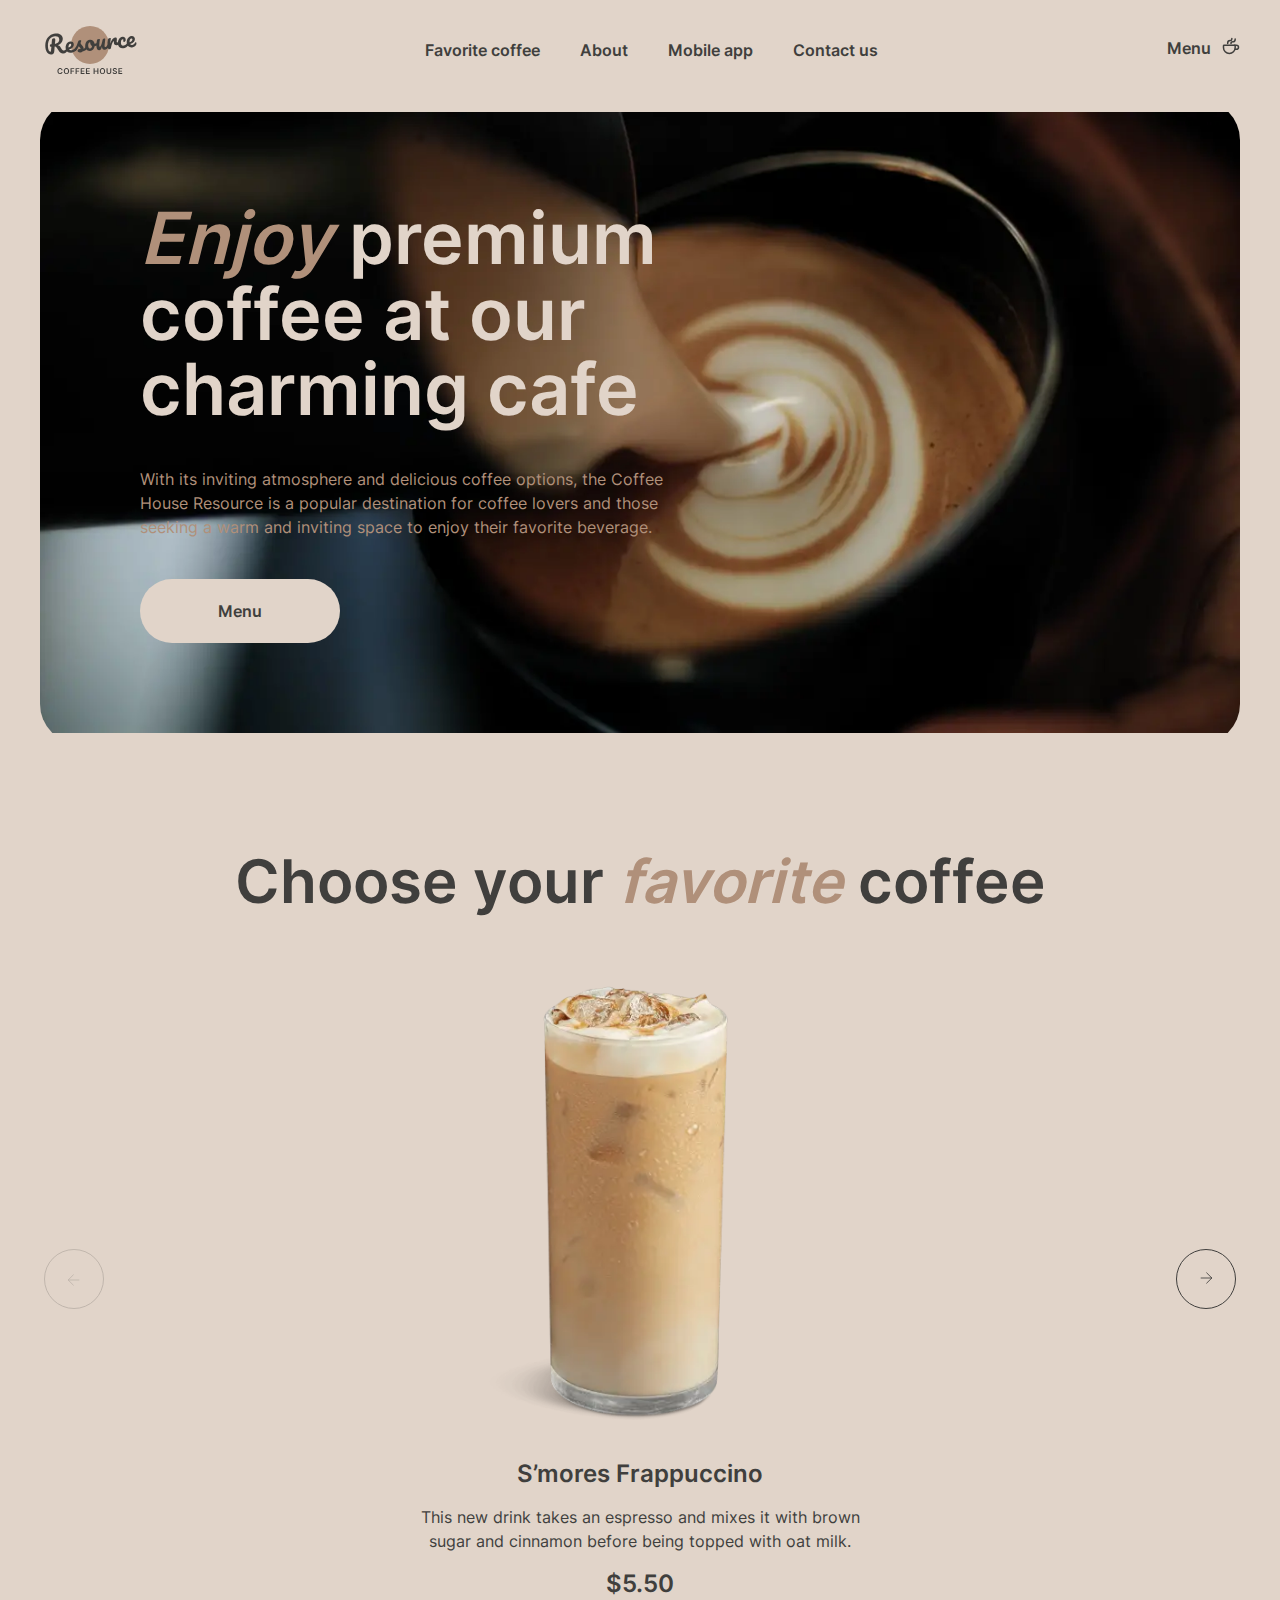
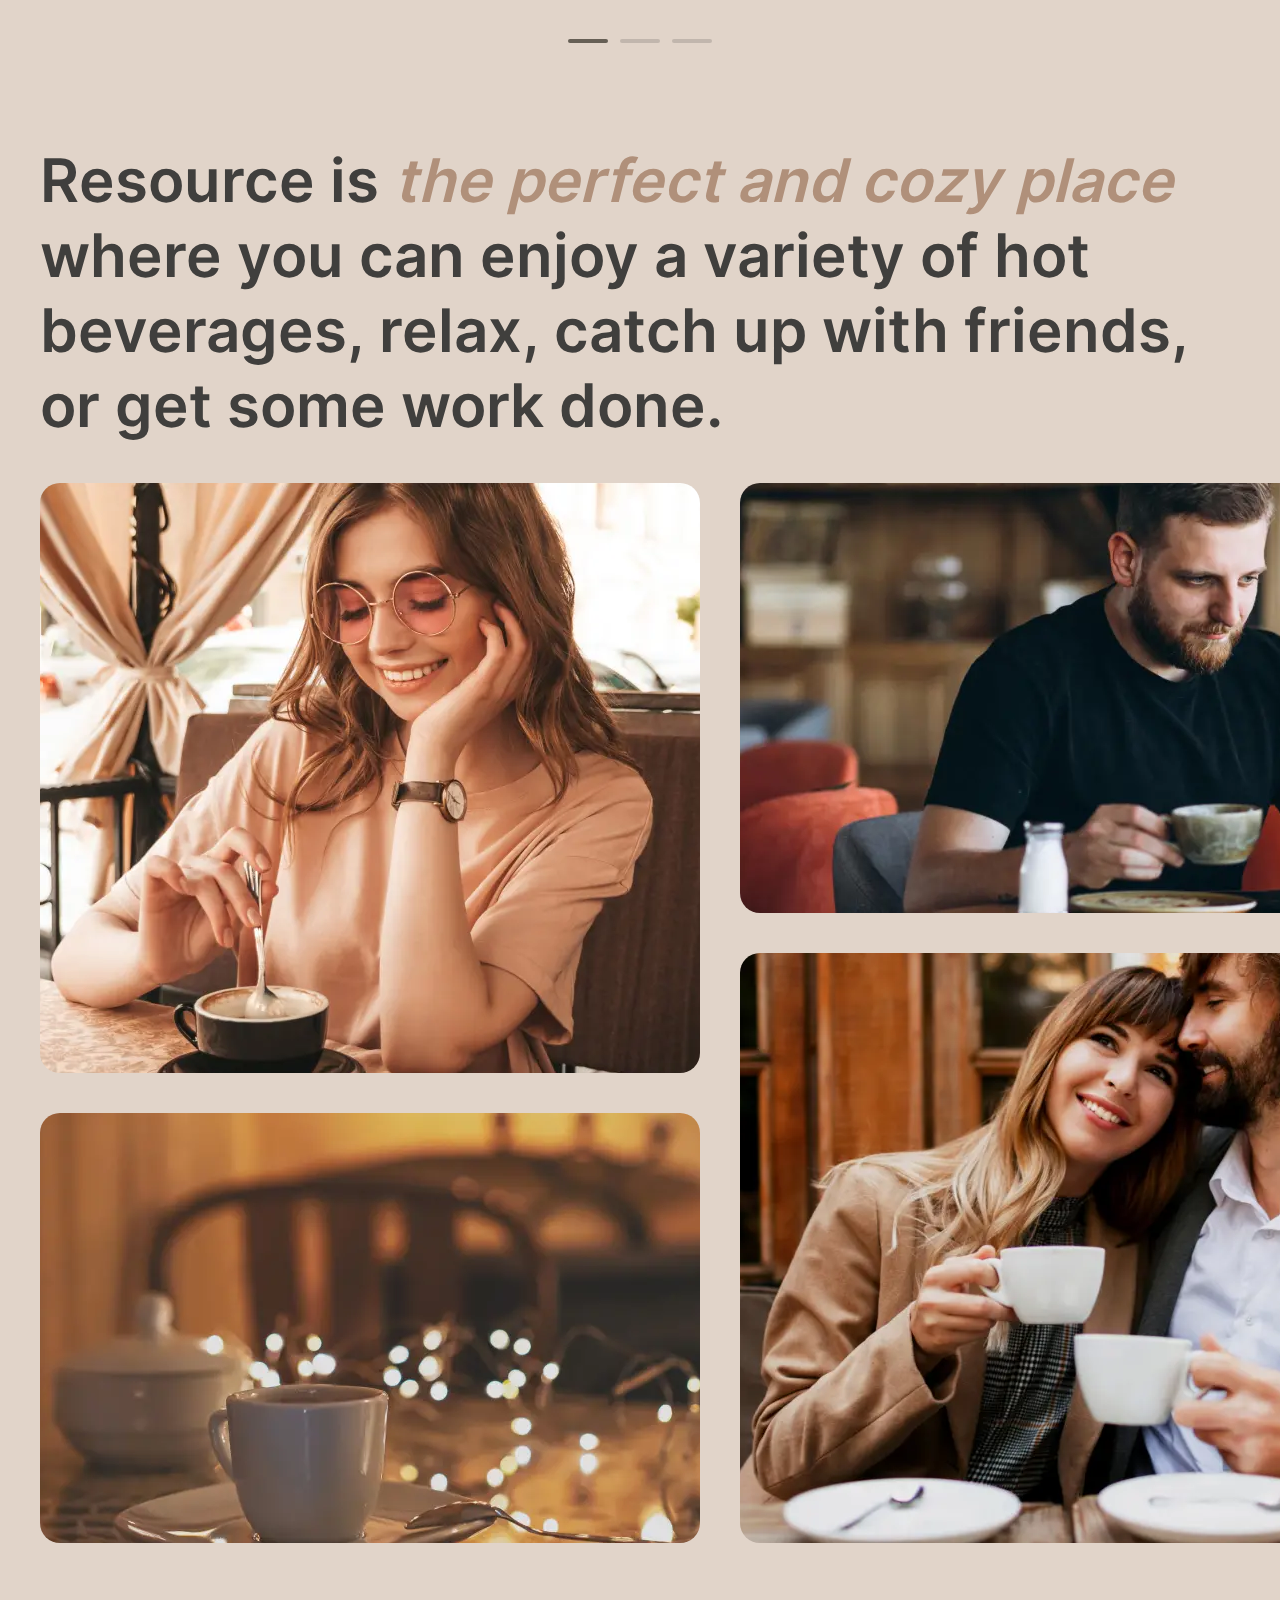
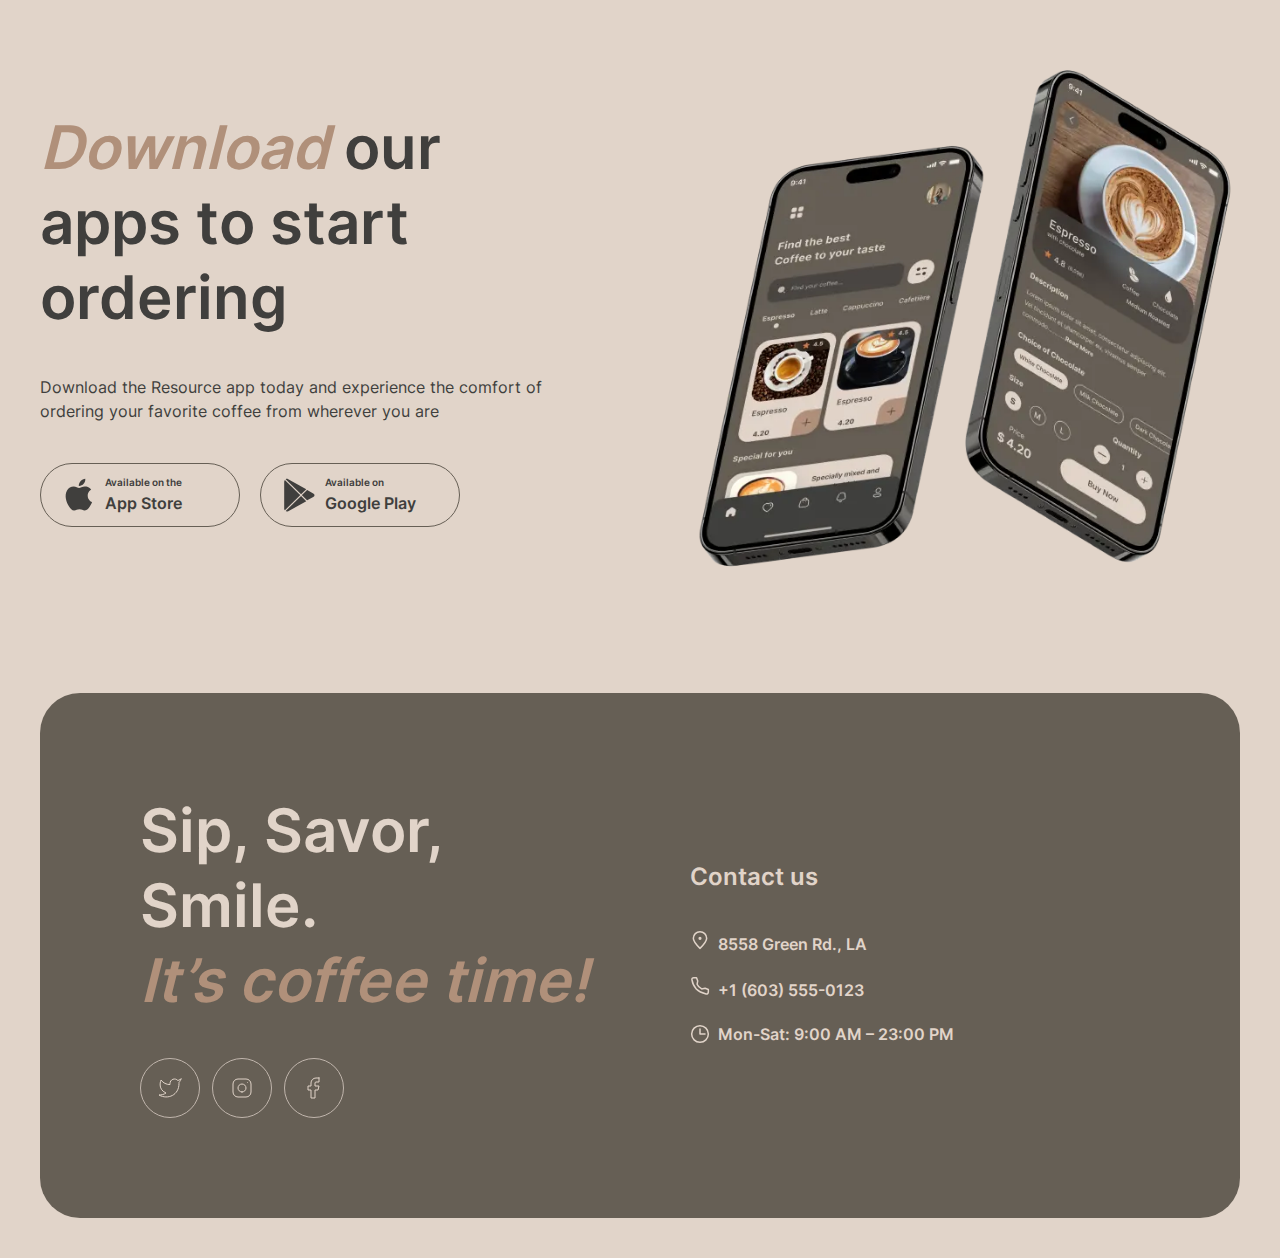
==== index.html @ f660ab6d "fix: tab active button" ====
<!DOCTYPE html>
<html lang="en" class="html-home">

<head>
	<title>Главная</title>
	<meta charset="UTF-8">
	<meta name="format-detection" content="telephone=no">
	<!-- <style>body{opacity: 0;}</style> -->
	<link rel="stylesheet" href="css/style.min.css?_v=20231129103519">
	<link rel="shortcut icon" href="favicon.ico">
	<!-- <meta name="robots" content="noindex, nofollow"> -->
	<meta name="viewport" content="width=device-width, initial-scale=1.0">
</head>

<body>
	<div class="wrapper">
		<header class="header">
			<div class="header__container">
				<div class="header__menu menu">
					<a href="index.html" class="header__logo"><img src="img/logo.svg" alt="logo"></a>
					<nav class="menu__body">
						<ul class="menu__list">
							<li class="menu__item"><a class="menu__link" href="index.html#favorite">Favorite coffee</a></li>
							<li class="menu__item"><a class="menu__link" href="index.html#about">About</a></li>
							<li class="menu__item"><a class="menu__link" href="index.html#mobile">Mobile app</a></li>
							<li class="menu__item"><a class="menu__link" href="#contacts">Contact us</a></li>
						</ul>
						<a class="menu__link menu__link_menu" href="menu.html">
							Menu
							<svg width="20" height="20">
								<use href="img/icons/sprite.svg#coffee-cup"></use>
							</svg>
						</a>
					</nav>
					<button class="menu__icon icon-menu" type="button"></button>
				</div>
			</div>
		</header>
		<main class="page">
			<section class="page__promo promo">
				<div class="promo__container">
					<div class="promo__content">
						<h1 class="promo__title"><span>Enjoy</span> premium coffee at our charming cafe</h1>
						<p class="promo__text">With its inviting atmosphere and delicious coffee options, the Coffee House Resource is a popular destination for coffee lovers and those seeking a warm and inviting space to enjoy their favorite beverage.</p>
						<a class="promo__link" href="menu.html">
							Menu
							<svg width="20" height="20">
								<use href="img/icons/sprite.svg#coffee-cup"></use>
							</svg>
						</a>
					</div>
				</div>
			</section>
			<section class="page__favorite favorite" id="favorite">
				<div class="favorite__container">
					<h2 class="favorite__title section-title">Choose your <span>favorite</span> coffee</h2>
					<div class="favorite__slider favorite-slider">
						<div class="favorite-slider__wrapper">
							<ul class="favorite-slider__swiper">
								<li class="favorite-slider__slide favorite-slide favorite-slide_active">
									<a class="favorite-slide__link" href="#">
										<div class="favorite-slide__image-ibg"><picture><source data-srcset="img/favorite/slide-1.webp" srcset="[data-uri]" type="image/webp"><img src="[data-uri]"  data-src="img/favorite/slide-1.png" alt="Slide 1"></picture></div>
										<div class="favorite-slide__content">
											<h3 class="favorite-slide__title">S’mores Frappuccino</h3>
											<p class="favorite-slide__text">This new drink takes an espresso and mixes it with brown sugar and cinnamon before being topped with oat milk.</p>
											<p class="favorite-slide__price">$5.50</p>
										</div>
									</a>
								</li>
								<li class="favorite-slider__slide favorite-slide">
									<a class="favorite-slide__link" href="#">
										<div class="favorite-slide__image-ibg"><picture><source data-srcset="img/favorite/slide-2.webp" srcset="[data-uri]" type="image/webp"><img src="[data-uri]"  data-src="img/favorite/slide-2.png" alt="Slide 2"></picture></div>
										<div class="favorite-slide__content">
											<h3 class="favorite-slide__title">Caramel Macchiato</h3>
											<p class="favorite-slide__text">Fragrant and unique classic espresso with rich caramel-peanut syrup, with cream under whipped thick foam.</p>
											<p class="favorite-slide__price">$5.00</p>
										</div>
									</a>
								</li>
								<li class="favorite-slider__slide favorite-slide">
									<a class="favorite-slide__link" href="#">
										<div class="favorite-slide__image-ibg"><picture><source data-srcset="img/favorite/slide-3.webp" srcset="[data-uri]" type="image/webp"><img src="[data-uri]"  data-src="img/favorite/slide-3.png" alt="Slide 3"></picture></div>
										<div class="favorite-slide__content">
											<h3 class="favorite-slide__title">Ice coffee</h3>
											<p class="favorite-slide__text">A popular summer drink that tones and invigorates. Prepared from coffee, milk and ice.</p>
											<p class="favorite-slide__price">$4.50</p>
										</div>
									</a>
								</li>
							</ul>
						</div>
						<div class="favorite-slider__pagination">
							<span class="_active"></span>
							<span></span>
							<span></span>
						</div>
						<button class="favorite-slider__nav-button favorite-slider__nav-button_prev" type="button">
							<svg width="12" height="12">
								<use href="img/icons/sprite.svg#arrow-slider"></use>
							</svg>
						</button>
						<button class="favorite-slider__nav-button favorite-slider__nav-button_next" type="button">
							<svg width="12" height="12">
								<use href="img/icons/sprite.svg#arrow-slider"></use>
							</svg>
						</button>
					</div>
				</div>
			</section>
			<section class="page__about about" id="about">
				<div class="about__container">
					<h2 class="about__title visually-hidden">About</h2>
					<p class="about__text section-title">Resource is <span>the perfect and cozy place</span> where you can enjoy a variety of hot beverages, relax, catch up with friends, or get some work done.</p>
					<div class="about__images">
						<div class="about__image-ibg about__image-ibg_big"><picture><source data-srcset="img/about/about-1.webp" srcset="[data-uri]" type="image/webp"><img src="[data-uri]"  data-src="img/about/about-1.jpg" alt="About 1"></picture></div>
						<div class="about__image-ibg"><picture><source data-srcset="img/about/about-2.webp" srcset="[data-uri]" type="image/webp"><img src="[data-uri]"  data-src="img/about/about-2.jpg" alt="About 2"></picture></div>
						<div class="about__image-ibg"><picture><source data-srcset="img/about/about-3.webp" srcset="[data-uri]" type="image/webp"><img src="[data-uri]"  data-src="img/about/about-3.jpg" alt="About 3"></picture></div>
						<div class="about__image-ibg about__image-ibg_big"><picture><source data-srcset="img/about/about-4.webp" srcset="[data-uri]" type="image/webp"><img src="[data-uri]"  data-src="img/about/about-4.jpg" alt="About 4"></picture></div>
					</div>
				</div>
			</section>
			<section class="page__mobile mobile" id="mobile">
				<div class="mobile__container">
					<div class="mobile__content">
						<h2 class="mobile__title section-title"><span>Download</span> our apps to start ordering</h2>
						<p class="mobile__text">Download the Resource app today and experience the comfort of ordering your favorite coffee from wherever you are</p>
						<div class="mobile__buttons">
							<a class="mobile__button mobile-button mobile-button_iphone" href="#">
								<svg class="mobile-button__img" width="36" height="36">
									<use href="img/icons/sprite.svg#iphone"></use>
								</svg>
								<div class="mobile-button__content">
									<p class="mobile-button__subtitle">Available on the</p>
									<p class="mobile-button__title">App Store</p>
								</div>
							</a>
							<a class="mobile__button mobile-button mobile-button_android" href="#">
								<svg class="mobile-button__img" width="36" height="36">
									<use href="img/icons/sprite.svg#android"></use>
								</svg>
								<div class="mobile-button__content">
									<p class="mobile-button__subtitle">Available on</p>
									<p class="mobile-button__title">Google Play</p>
								</div>
							</a>
						</div>
					</div>
					<picture><source data-srcset="img/mobile/mobile.webp" srcset="[data-uri]" type="image/webp"><img src="[data-uri]"  class="mobile__img" data-src="img/mobile/mobile.png" alt="Mobile app"></picture>
				</div>
			</section>
		</main>
		<footer class="footer">
			<div class="footer__container">
				<div class="footer__wrapper">
					<div class="footer__column footer__column_socials">
						<h2 class="footer__title">Sip, Savor, Smile.<br><span>It’s coffee time!</span></h2>
						<ul class="footer__socials">
							<li class="footer__social-item">
								<a class="footer__social-link" href="#">
									<svg width="24" height="24">
										<use href="img/icons/sprite.svg#twitter"></use>
									</svg>
								</a>
							</li>
							<li class="footer__social-item">
								<a class="footer__social-link" href="#">
									<svg width="24" height="24">
										<use href="img/icons/sprite.svg#instagram"></use>
									</svg>
								</a>
							</li>
							<li class="footer__social-item">
								<a class="footer__social-link" href="#">
									<svg width="24" height="24">
										<use href="img/icons/sprite.svg#facebook"></use>
									</svg>
								</a>
							</li>
						</ul>
					</div>
					<div class="footer__column footer__column_contacts" id="contacts">
						<h3 class="footer__subtitle">Contact us</h3>
						<ul class="footer__contacts">
							<li class="footer__contact-item">
								<a class="footer__contact-link" href="https://maps.app.goo.gl/zJCBySCGkES6pxUm6" target="_blank">
									<svg width="20" height="20">
										<use href="img/icons/sprite.svg#pin"></use>
									</svg>8558 Green Rd., LA
								</a>
							</li>
							<li class="footer__contact-item">
								<a class="footer__contact-link" href="tel:16035550123">
									<svg width="20" height="20">
										<use href="img/icons/sprite.svg#phone"></use>
									</svg>+1 (603) 555-0123
								</a>
							</li>
							<li class="footer__contact-item">
								<svg width="20" height="20">
									<use href="img/icons/sprite.svg#clock"></use>
								</svg>Mon-Sat: 9:00 AM – 23:00 PM
							</li>
						</ul>
					</div>
				</div>
			</div>
		</footer>
	</div>
	<script src="js/app.min.js?_v=20231129103519"></script>
</body>

</html>
---- css/style.min.css ----
@charset "UTF-8";@font-face{font-family:Inter;font-display:swap;src:url(../fonts/Inter-Regular.woff2) format("woff2");font-weight:400;font-style:normal}@font-face{font-family:Inter;font-display:swap;src:url(../fonts/Inter-SemiBold.woff2) format("woff2");font-weight:600;font-style:normal}@font-face{font-family:Inter;font-display:swap;src:url(../fonts/Inter-Bold.woff2) format("woff2");font-weight:700;font-style:normal}*{padding:0;margin:0;border:0}*,:after,:before{-webkit-box-sizing:border-box;box-sizing:border-box}body,html{height:100%;min-width:320px}body{color:#403f3d;line-height:1;font-family:Inter;font-size:.875rem;-ms-text-size-adjust:100%;-moz-text-size-adjust:100%;-webkit-text-size-adjust:100%;-webkit-font-smoothing:antialiased;-moz-osx-font-smoothing:grayscale}button,input,select,textarea{font:inherit}button{cursor:pointer;color:inherit;background-color:inherit}a{color:inherit;font:inherit}a:link,a:visited{text-decoration:none}a:hover{text-decoration:none}li{list-style:none}img{vertical-align:top;max-width:100%;height:auto;-o-object-fit:contain;object-fit:contain}h1,h2,h3,h4,h5,h6{font-weight:inherit;font-size:inherit}button,input,select,textarea{font:inherit}html{scroll-behavior:smooth;background:#e1d4c9}.lock body{overflow:hidden;-ms-touch-action:none;touch-action:none}.wrapper{min-height:100%;display:-webkit-box;display:-ms-flexbox;display:flex;-webkit-box-orient:vertical;-webkit-box-direction:normal;-ms-flex-direction:column;flex-direction:column;overflow:hidden}.wrapper>main{-webkit-box-flex:1;-ms-flex:1 1 auto;flex:1 1 auto}.wrapper>*{min-width:0}[class*=__container]{max-width:85rem;-webkit-box-sizing:content-box;box-sizing:content-box;margin:0 auto;padding:0 2.5rem}.visually-hidden{position:absolute;width:1px;height:1px;margin:-1px;border:0;padding:0;white-space:nowrap;clip:rect(0 0 0 0);overflow:hidden}[class*=-ibg]{position:relative}[class*=-ibg] img{position:absolute;width:100%;height:100%;top:0;left:0;-o-object-fit:cover;object-fit:cover}[class*=-ibg_contain] img{-o-object-fit:contain;object-fit:contain}[class*=-content]{display:-webkit-box;display:-ms-flexbox;display:flex;-webkit-box-orient:vertical;-webkit-box-direction:normal;-ms-flex-direction:column;flex-direction:column;-webkit-box-pack:center;-ms-flex-pack:center;justify-content:center;-webkit-box-align:center;-ms-flex-align:center;align-items:center}[class*=-content] img{max-width:100%;height:auto;-o-object-fit:contain;object-fit:contain}.section-title{font-family:Inter;font-size:3.75rem;font-weight:600;line-height:125%;color:#403f3d}.section-title span{font-style:italic;color:#b0907a}.product-card{width:19.375rem;min-height:31.5625rem;height:100%;border:.0625rem solid #c1b6ad;border-radius:2.5rem}.product-card__link{height:100%;display:-webkit-box;display:-ms-flexbox;display:flex;-webkit-box-orient:vertical;-webkit-box-direction:normal;-ms-flex-direction:column;flex-direction:column;-webkit-box-pack:justify;-ms-flex-pack:justify;justify-content:space-between;cursor:pointer}.product-card__link:hover img{-webkit-transform:scale(1);-ms-transform:scale(1);transform:scale(1)}.product-card__image{width:19.25rem;height:19.25rem;border-radius:2.5rem;overflow:hidden}.product-card__image img{-webkit-transform:scale(1.1);-ms-transform:scale(1.1);transform:scale(1.1);-webkit-transition:all 1s ease 0s;transition:all 1s ease 0s}.product-card__content{-webkit-box-flex:1;-ms-flex:1 1 auto;flex:1 1 auto;display:-webkit-box;display:-ms-flexbox;display:flex;-webkit-box-orient:vertical;-webkit-box-direction:normal;-ms-flex-direction:column;flex-direction:column;-webkit-box-pack:justify;-ms-flex-pack:justify;justify-content:space-between;gap:.75rem;padding:1.25rem}.product-card__title{font-family:Inter;font-size:1.5rem;font-weight:600;line-height:125%}.product-card__text{-webkit-box-flex:1;-ms-flex:1 1 100%;flex:1 1 100%;font-family:Inter;font-size:1rem;font-weight:400;line-height:150%}.product-card__price{font-family:Inter;font-size:1.5rem;font-weight:600;line-height:125%}.icon-menu{display:none}.header{font-family:Inter;font-size:1rem;font-weight:600;line-height:150%;min-height:6.25rem}.header__logo{-webkit-box-flex:0;-ms-flex:0 0 6.25rem;flex:0 0 6.25rem;-ms-flex-item-align:start;-ms-grid-row-align:start;align-self:start;height:auto;-webkit-transition:-webkit-transform .3s ease 0s;transition:-webkit-transform .3s ease 0s;transition:transform .3s ease 0s;transition:transform .3s ease 0s,-webkit-transform .3s ease 0s}.header__logo:hover{-webkit-transform:scale(1.1);-ms-transform:scale(1.1);transform:scale(1.1)}.menu{display:-webkit-box;display:-ms-flexbox;display:flex;-webkit-box-pack:justify;-ms-flex-pack:justify;justify-content:space-between;-webkit-box-align:center;-ms-flex-align:center;align-items:center;padding-top:1.25rem;padding-bottom:1.25rem}.menu__icon{-webkit-box-flex:0;-ms-flex:0 0 auto;flex:0 0 auto;-ms-flex-item-align:start;-ms-grid-row-align:start;align-self:start}.menu__body{-webkit-box-flex:1;-ms-flex:1 1 auto;flex:1 1 auto;display:-webkit-box;display:-ms-flexbox;display:flex}.menu__list{-webkit-box-flex:1;-ms-flex:1 1 auto;flex:1 1 auto;display:-webkit-box;display:-ms-flexbox;display:flex;-ms-flex-wrap:wrap;flex-wrap:wrap;-webkit-box-pack:center;-ms-flex-pack:center;justify-content:center;-webkit-box-align:center;-ms-flex-align:center;align-items:center;-webkit-column-gap:2rem;-moz-column-gap:2rem;column-gap:2rem;margin-left:2.5rem;margin-right:2.5rem}.menu__link{position:relative;padding:.25rem;margin-bottom:.25rem}.menu__link:after{content:"";position:absolute;bottom:0;right:50%;width:0;height:.125rem;background-color:#403f3d;-webkit-transform:translateX(50%);-ms-transform:translateX(50%);transform:translateX(50%);opacity:0;-webkit-transition:all .3s ease 0s;transition:all .3s ease 0s}.menu__link:hover:after{width:calc(100% - .5rem);opacity:1}.menu__link_menu{-webkit-box-flex:0;-ms-flex:0 0 5rem;flex:0 0 5rem;display:-webkit-box;display:-ms-flexbox;display:flex;-webkit-box-pack:justify;-ms-flex-pack:justify;justify-content:space-between;-webkit-box-align:center;-ms-flex-align:center;align-items:center;gap:.625rem;max-height:2.125rem;margin-right:-.3125rem}.html-menu .menu__link_menu{cursor:default;-webkit-user-select:none;-moz-user-select:none;-ms-user-select:none;user-select:none;pointer-events:none}.menu__link_menu svg{-ms-flex-item-align:start;-ms-grid-row-align:start;align-self:start;width:1.25rem;height:1.25rem}.html-menu .menu__link_menu:after,.menu__link_menu:hover:after{width:calc(100% - .5rem);opacity:1}.footer{color:#e1d4c9;margin-bottom:2.5rem}.footer__wrapper{display:-ms-grid;display:grid;-ms-grid-columns:(1fr)[2];grid-template-columns:repeat(2,1fr);gap:6.25rem;padding:6.25rem;background-color:#665f55;border-radius:40px}.footer__column_contacts{display:-webkit-box;display:-ms-flexbox;display:flex;-webkit-box-orient:vertical;-webkit-box-direction:normal;-ms-flex-direction:column;flex-direction:column;-webkit-box-pack:center;-ms-flex-pack:center;justify-content:center;gap:2.375rem}.footer__title{font-family:Inter;font-size:3.75rem;font-weight:600;line-height:125%;margin-bottom:2.5rem}.footer__title span{font-style:italic;color:#b0907a}.footer__socials{display:-webkit-box;display:-ms-flexbox;display:flex;gap:.75rem}.footer__social-link{display:-webkit-box;display:-ms-flexbox;display:flex;-webkit-box-pack:center;-ms-flex-pack:center;justify-content:center;-webkit-box-align:center;-ms-flex-align:center;align-items:center;width:3.75rem;height:3.75rem;border:.0625rem solid #c1b6ad;border-radius:50%;-webkit-transition:all .3s ease 0s;transition:all .3s ease 0s}.footer__social-link:hover{color:#403f3d;background-color:#e1d4c9;border:.0625rem solid #e1d4c9}.footer__social-link svg{width:1.5rem;height:1.5rem}.footer__subtitle{font-family:Inter;font-size:1.5rem;font-weight:600;line-height:125%}.footer__contacts{display:-webkit-box;display:-ms-flexbox;display:flex;-webkit-box-orient:vertical;-webkit-box-direction:normal;-ms-flex-direction:column;flex-direction:column;-webkit-box-pack:justify;-ms-flex-pack:justify;justify-content:space-between;gap:1rem;font-family:Inter;font-size:1rem;font-weight:600;line-height:150%}.footer__contact-item{display:-webkit-box;display:-ms-flexbox;display:flex;-webkit-box-align:center;-ms-flex-align:center;align-items:center;margin-bottom:.25rem}.footer__contact-item svg{margin-right:.5rem}.footer__contact-link{position:relative;display:inline-block}.footer__contact-link:after{content:"";position:absolute;bottom:-.25rem;left:50%;width:0;height:.0625rem;background-color:#e1d4c9;-webkit-transform:translateX(-50%);-ms-transform:translateX(-50%);transform:translateX(-50%);-webkit-transition:width .3s ease 0s;transition:width .3s ease 0s}.footer__contact-link:hover:after{width:100%}.no-webp .promo__content{background:url(../img/enjoy/bg.jpg) center/100% no-repeat}.promo__content{height:40.25rem;padding:6.25rem;border-radius:2.5rem}.promo__title{max-width:33.125rem;margin-bottom:2.5rem;font-family:Inter;font-size:4.5rem;font-weight:600;line-height:105%;color:#e1d4c9}.promo__title span{font-style:italic;color:#b0907a}.promo__text{max-width:33.125rem;margin-bottom:2.5rem;font-family:Inter;font-size:1rem;font-weight:400;line-height:150%;color:#b0907a}.promo__link{display:-webkit-box;display:-ms-flexbox;display:flex;-webkit-box-pack:center;-ms-flex-pack:center;justify-content:center;-webkit-box-align:center;-ms-flex-align:center;align-items:center;width:12.5rem;height:4rem;border-radius:6.25rem;background-color:#e1d4c9;font-family:Inter;font-size:1rem;font-weight:600;line-height:150%}.promo__link svg{width:0;height:1.25rem;margin-left:0;opacity:0;-webkit-transition:all .3s ease 0s;transition:all .3s ease 0s}.promo__link:hover svg{width:1.25rem;margin-left:.5rem;opacity:1}.favorite__title{margin-bottom:2.5rem;text-align:center}.favorite-slider{position:relative;display:-webkit-box;display:-ms-flexbox;display:flex;-webkit-box-orient:vertical;-webkit-box-direction:normal;-ms-flex-direction:column;flex-direction:column;-webkit-box-align:center;-ms-flex-align:center;align-items:center}.favorite-slider__wrapper{width:30rem;margin-bottom:2.5rem;overflow-x:hidden}.favorite-slider__swiper{display:-webkit-box;display:-ms-flexbox;display:flex;gap:1.875rem}.favorite-slider__pagination{display:-webkit-box;display:-ms-flexbox;display:flex;-webkit-box-pack:center;-ms-flex-pack:center;justify-content:center;-webkit-column-gap:.75rem;-moz-column-gap:.75rem;column-gap:.75rem}.favorite-slider__pagination>*{width:2.5rem;height:.25rem;background-color:#c1b6ad;border-radius:.125rem}.favorite-slider__pagination>[class*=active]{background-color:#665f55}.favorite-slider__nav-button{position:absolute;top:50%;width:3.75rem;height:3.75rem;color:#403f3d;border:.0625rem solid #403f3d;border-radius:50%}.favorite-slider__nav-button:disabled{opacity:.2;cursor:default}.favorite-slider__nav-button:not(:disabled):hover{color:#e1d4c9;border:.0625rem solid #665f55;background-color:#665f55}.favorite-slider__nav-button>svg{width:.78125rem;height:.75rem}.favorite-slider__nav-button_prev{left:.25rem;-webkit-transform:translateY(calc(-50% - 1.375rem)) rotate(-180deg);-ms-transform:translateY(calc(-50% - 1.375rem)) rotate(-180deg);transform:translateY(calc(-50% - 1.375rem)) rotate(-180deg)}.favorite-slider__nav-button_next{right:.25rem;-webkit-transform:translateY(calc(-50% - 1.375rem));-ms-transform:translateY(calc(-50% - 1.375rem));transform:translateY(calc(-50% - 1.375rem))}.favorite-slide{-webkit-box-flex:0;-ms-flex:0 0 100%;flex:0 0 100%;display:-webkit-box;display:-ms-flexbox;display:flex;-webkit-box-pack:center;-ms-flex-pack:center;justify-content:center}.favorite-slide__link{width:30rem;height:40rem;display:-webkit-box;display:-ms-flexbox;display:flex;-webkit-box-pack:justify;-ms-flex-pack:justify;justify-content:space-between;-webkit-box-orient:vertical;-webkit-box-direction:normal;-ms-flex-direction:column;flex-direction:column;row-gap:1.25rem;cursor:pointer}.favorite-slide__image-ibg{width:30rem;height:30rem}.favorite-slide__content{display:-webkit-box;display:-ms-flexbox;display:flex;-webkit-box-orient:vertical;-webkit-box-direction:normal;-ms-flex-direction:column;flex-direction:column;-webkit-box-pack:justify;-ms-flex-pack:justify;justify-content:space-between;-webkit-box-align:center;-ms-flex-align:center;align-items:center;row-gap:1rem}.favorite-slide__title{font-family:Inter;font-size:1.5rem;font-weight:600;line-height:125%}.favorite-slide__text{font-family:Inter;font-size:1rem;font-weight:400;line-height:150%;text-align:center}.favorite-slide__price{font-family:Inter;font-size:24px;font-style:normal;font-weight:600;line-height:125%}.about__text{margin-bottom:2.5rem}.about__images{display:-ms-grid;display:grid;-ms-grid-columns:(1fr)[2];grid-template-columns:repeat(2,1fr);-ms-grid-rows:26.875rem 7.5rem 26.875rem;grid-template-rows:26.875rem 7.5rem 26.875rem;grid-auto-flow:column;gap:2.5rem}.about__image-ibg{width:41.25rem;height:26.875rem;overflow:hidden;border-radius:1.25rem}.about__image-ibg_big{height:36.875rem;-ms-grid-row-span:2;grid-row:span 2}.about__image-ibg img{-webkit-transform:scale(1.1);-ms-transform:scale(1.1);transform:scale(1.1);-webkit-transition:-webkit-transform 1s ease 0s;transition:-webkit-transform 1s ease 0s;transition:transform 1s ease 0s;transition:transform 1s ease 0s,-webkit-transform 1s ease 0s}.about__image-ibg:hover img{-webkit-transform:scale(1);-ms-transform:scale(1);transform:scale(1)}.mobile__container{display:-ms-grid;display:grid;grid-template-columns:repeat(auto-fit,minmax(26.25rem,1fr));gap:6.25rem}.mobile__content{display:-webkit-box;display:-ms-flexbox;display:flex;-webkit-box-orient:vertical;-webkit-box-direction:normal;-ms-flex-direction:column;flex-direction:column;-webkit-box-pack:center;-ms-flex-pack:center;justify-content:center;gap:2.5rem}.mobile__text{font-family:Inter;font-size:1rem;font-weight:400;line-height:150%}.mobile__buttons{display:-webkit-box;display:-ms-flexbox;display:flex;-webkit-column-gap:1.25rem;-moz-column-gap:1.25rem;column-gap:1.25rem}.mobile-button{display:-webkit-box;display:-ms-flexbox;display:flex;-webkit-box-align:center;-ms-flex-align:center;align-items:center;-webkit-column-gap:.5rem;-moz-column-gap:.5rem;column-gap:.5rem;min-width:12.5rem;height:4rem;padding:.75rem 1.25rem;border:.0625rem solid #665f55;border-radius:6.25rem;-webkit-transition:all .3s ease 0s;transition:all .3s ease 0s;cursor:pointer}.mobile-button:hover{color:#e1d4c9;background-color:#665f55;border:.0625rem solid #665f55}.mobile-button__img{-webkit-box-flex:0;-ms-flex:0 0 auto;flex:0 0 auto;width:2.25rem;height:2.25rem}.mobile-button__content{-webkit-box-flex:1;-ms-flex:1 1 auto;flex:1 1 auto}.mobile-button__subtitle{margin-bottom:.125rem;font-family:Inter;font-size:.625rem;font-weight:600;line-height:140%}.mobile-button__title{font-family:Inter;font-size:1rem;font-weight:600;line-height:150%}.section-menu__title{display:block;max-width:50rem;margin:0 auto 2.5rem auto;text-align:center}.menu-tabs__header{display:-webkit-box;display:-ms-flexbox;display:flex;-webkit-box-pack:center;-ms-flex-pack:center;justify-content:center;-webkit-box-align:center;-ms-flex-align:center;align-items:center;gap:1rem;margin-bottom:2.5rem}.menu-tabs-switch{display:-webkit-box;display:-ms-flexbox;display:flex;-webkit-box-align:center;-ms-flex-align:center;align-items:center;gap:.5rem;padding:.4375rem .9375rem .4375rem .4375rem;border:.0625rem solid #c1b6ad;border-radius:6.25rem;font-family:Inter;font-size:1rem;font-weight:600;line-height:150%;-webkit-transition:all .3s ease 0s;transition:all .3s ease 0s;cursor:pointer}.menu-tabs-switch.active,.menu-tabs-switch:hover{color:#e1d4c9;background-color:#665f55;border:.0625rem solid #665f55}.menu-tabs-switch.active{cursor:default;-webkit-user-select:none;-moz-user-select:none;-ms-user-select:none;user-select:none;pointer-events:none}.menu-tabs-switch__image{display:-webkit-box;display:-ms-flexbox;display:flex;-webkit-box-pack:center;-ms-flex-pack:center;justify-content:center;-webkit-box-align:center;-ms-flex-align:center;align-items:center;width:1.875rem;height:1.875rem;background-color:#c1b6ad;border-radius:50%}.menu-tabs-switch__image img{width:1rem;height:1.5rem}.menu-tabs-switch.active .menu-tabs-switch__image,.menu-tabs-switch:hover .menu-tabs-switch__image{background-color:#e1d4c9}.menu-content-item__list{display:-ms-grid;display:grid;-ms-grid-columns:(1fr)[4];grid-template-columns:repeat(4,1fr);grid-auto-rows:1fr;gap:2.5rem}.products__item{height:100%}.page__about,.page__favorite,.page__mobile,.page__promo,.page__section-menu{margin-bottom:6.25rem}@media (max-width:61.99875em){.icon-menu{display:block;position:relative;width:2.75rem;height:2.75rem;cursor:pointer;z-index:5;border:.0625rem solid #403f3d;border-radius:50%;margin-left:1.875rem}.icon-menu::after,.icon-menu::before{content:"";-webkit-transition:all .3s ease 0s;transition:all .3s ease 0s;right:50%;position:absolute;width:1rem;height:.125rem;background-color:#403f3d;-webkit-transform:translateX(50%);-ms-transform:translateX(50%);transform:translateX(50%)}.icon-menu::before{top:calc(50% - .25rem)}.icon-menu::after{bottom:calc(50% - .25rem)}.menu-open .icon-menu::before{top:calc(50% - .0625rem);-webkit-transform:translateX(50%) rotate(-45deg);-ms-transform:translateX(50%) rotate(-45deg);transform:translateX(50%) rotate(-45deg)}.menu-open .icon-menu::after{bottom:calc(50% - .0625rem);-webkit-transform:translateX(50%) rotate(45deg);-ms-transform:translateX(50%) rotate(45deg);transform:translateX(50%) rotate(45deg)}.menu__body{display:none}.menu-open .menu__body{display:-webkit-box;display:-ms-flexbox;display:flex}}.webp .promo__content{background:url(../img/enjoy/bg.webp) center/100% no-repeat}
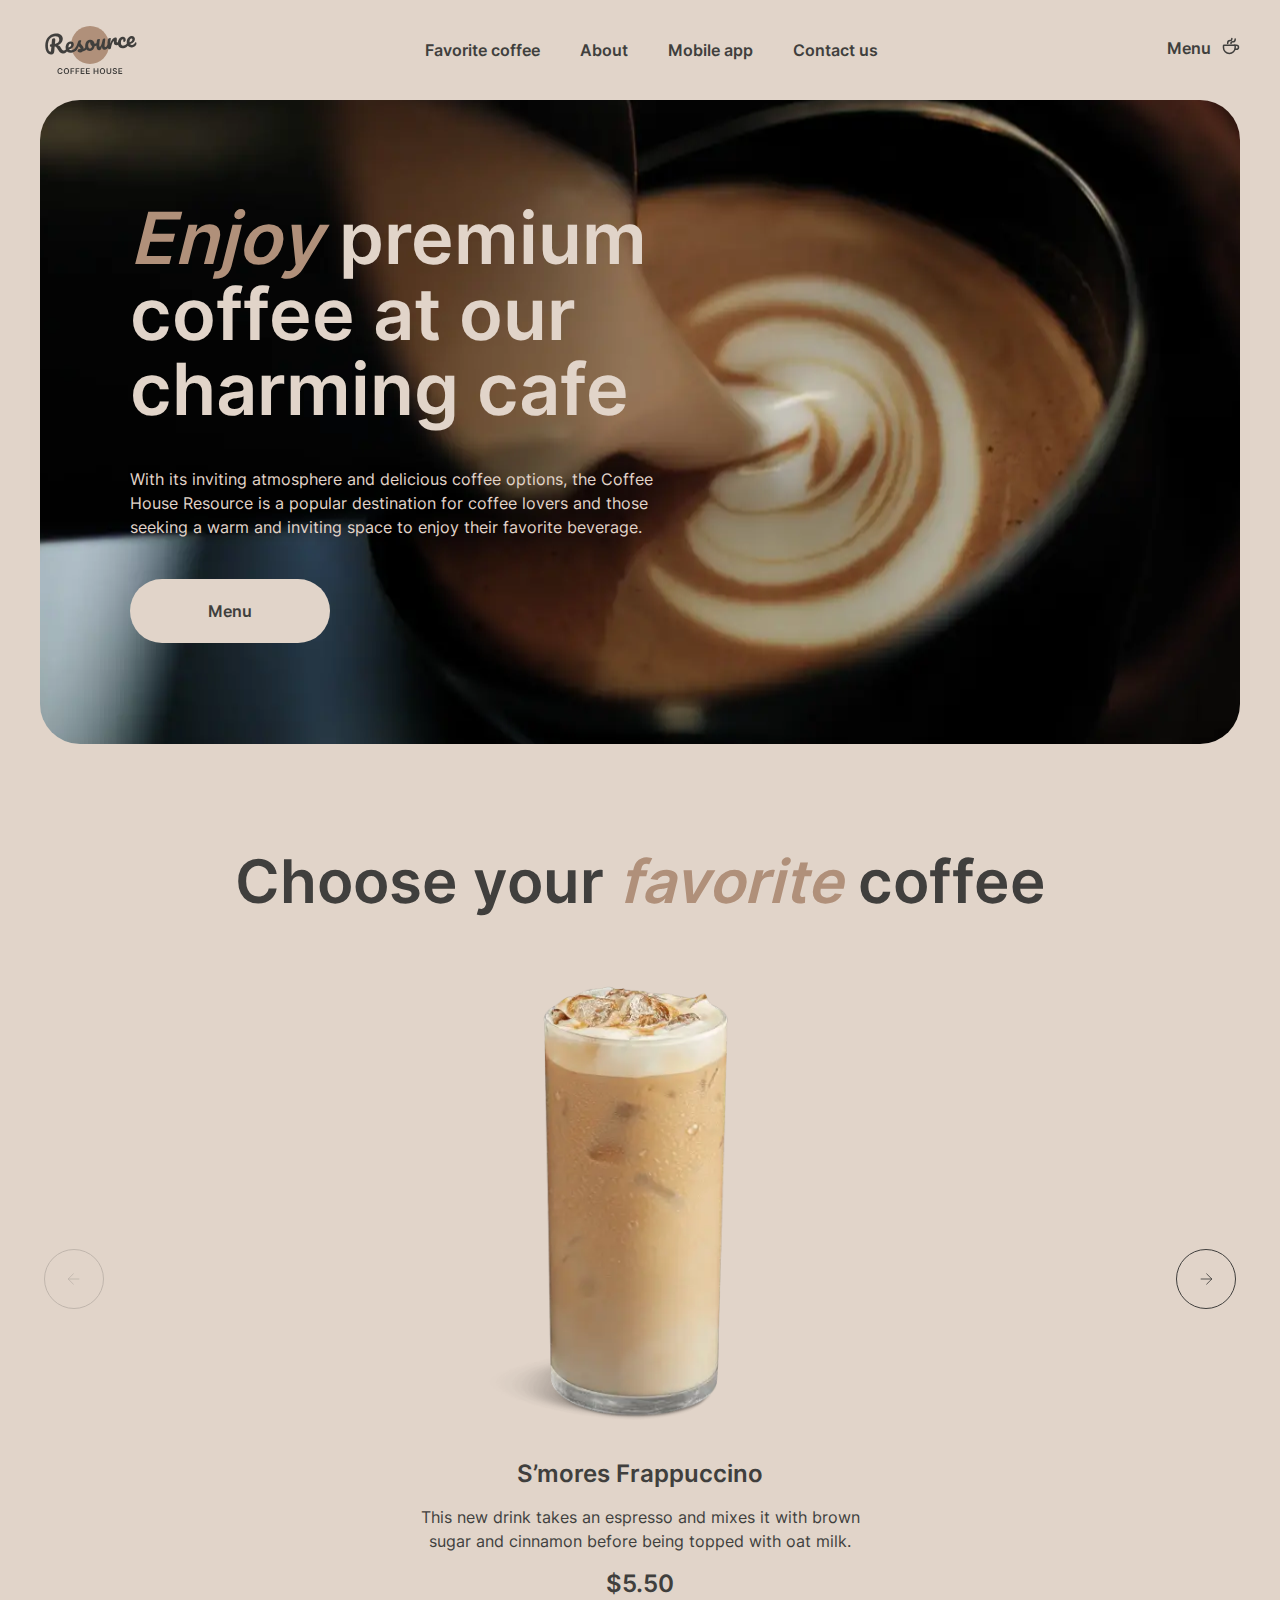
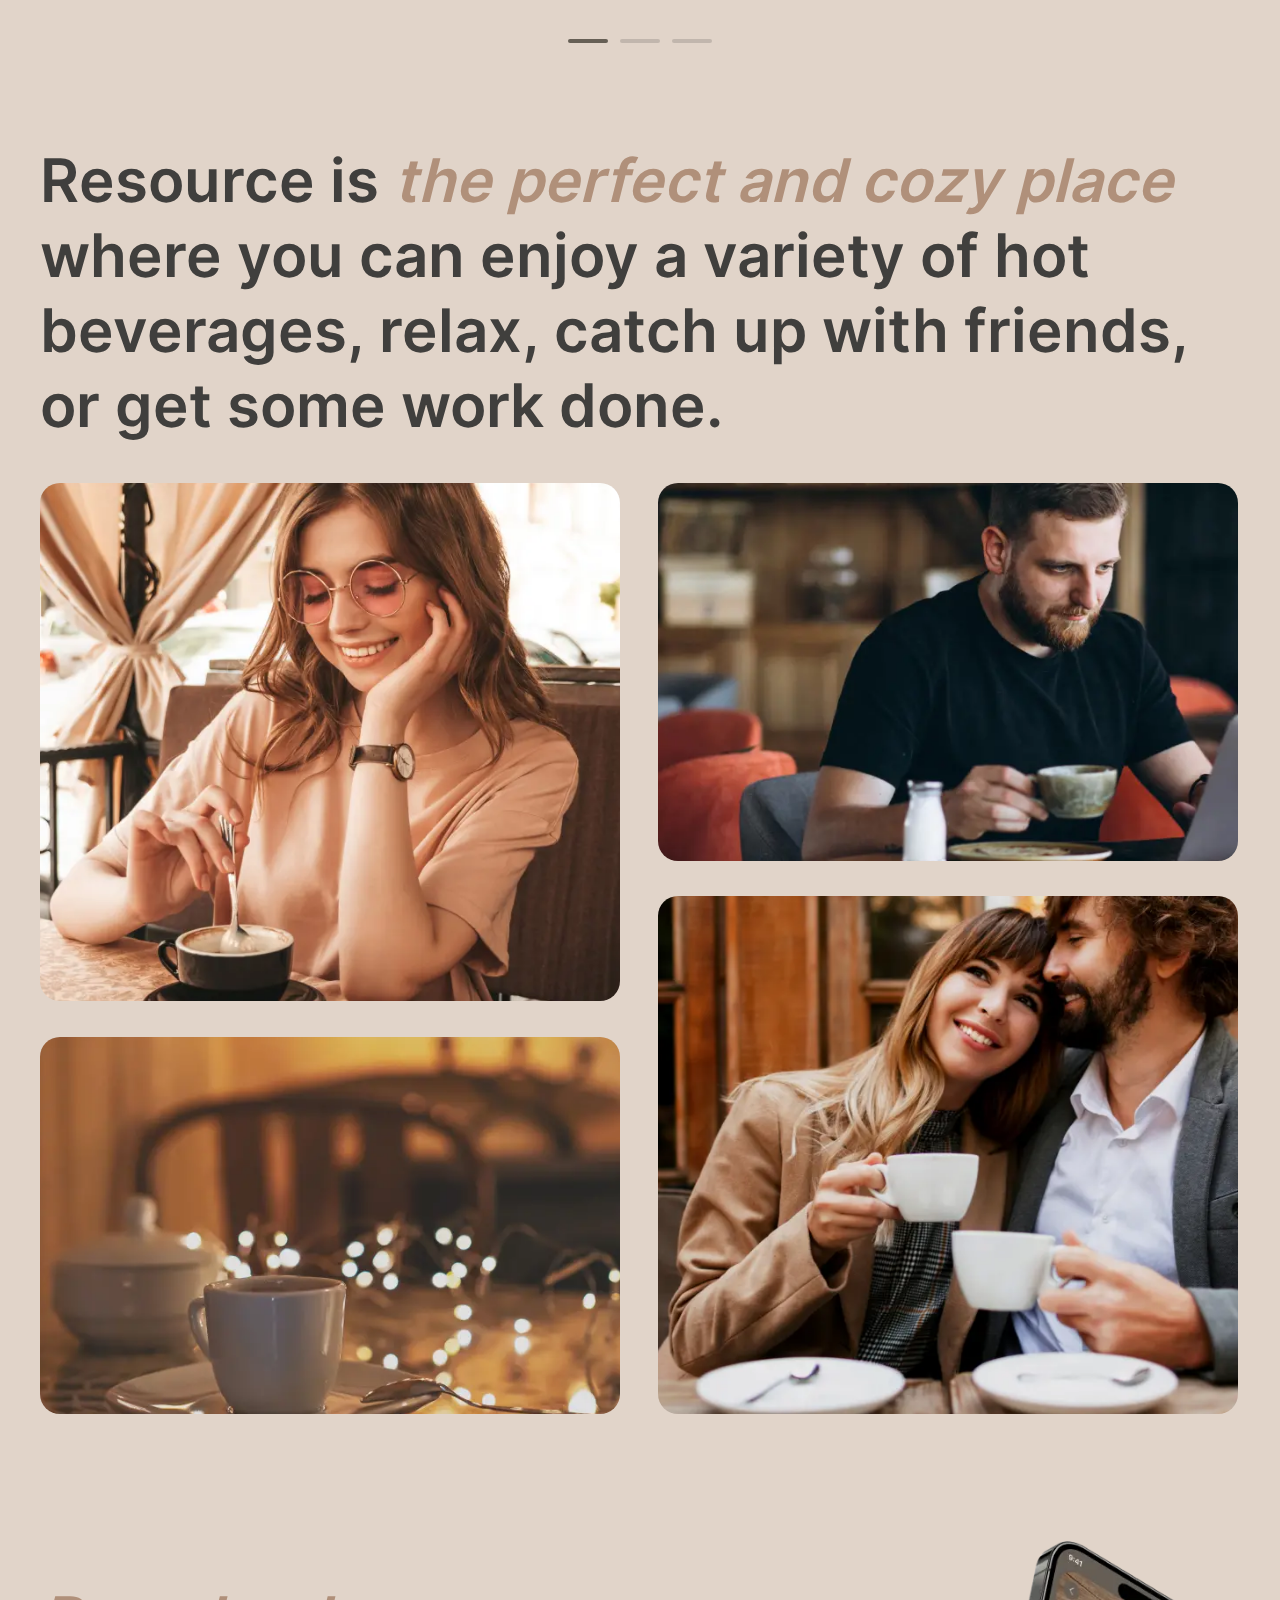
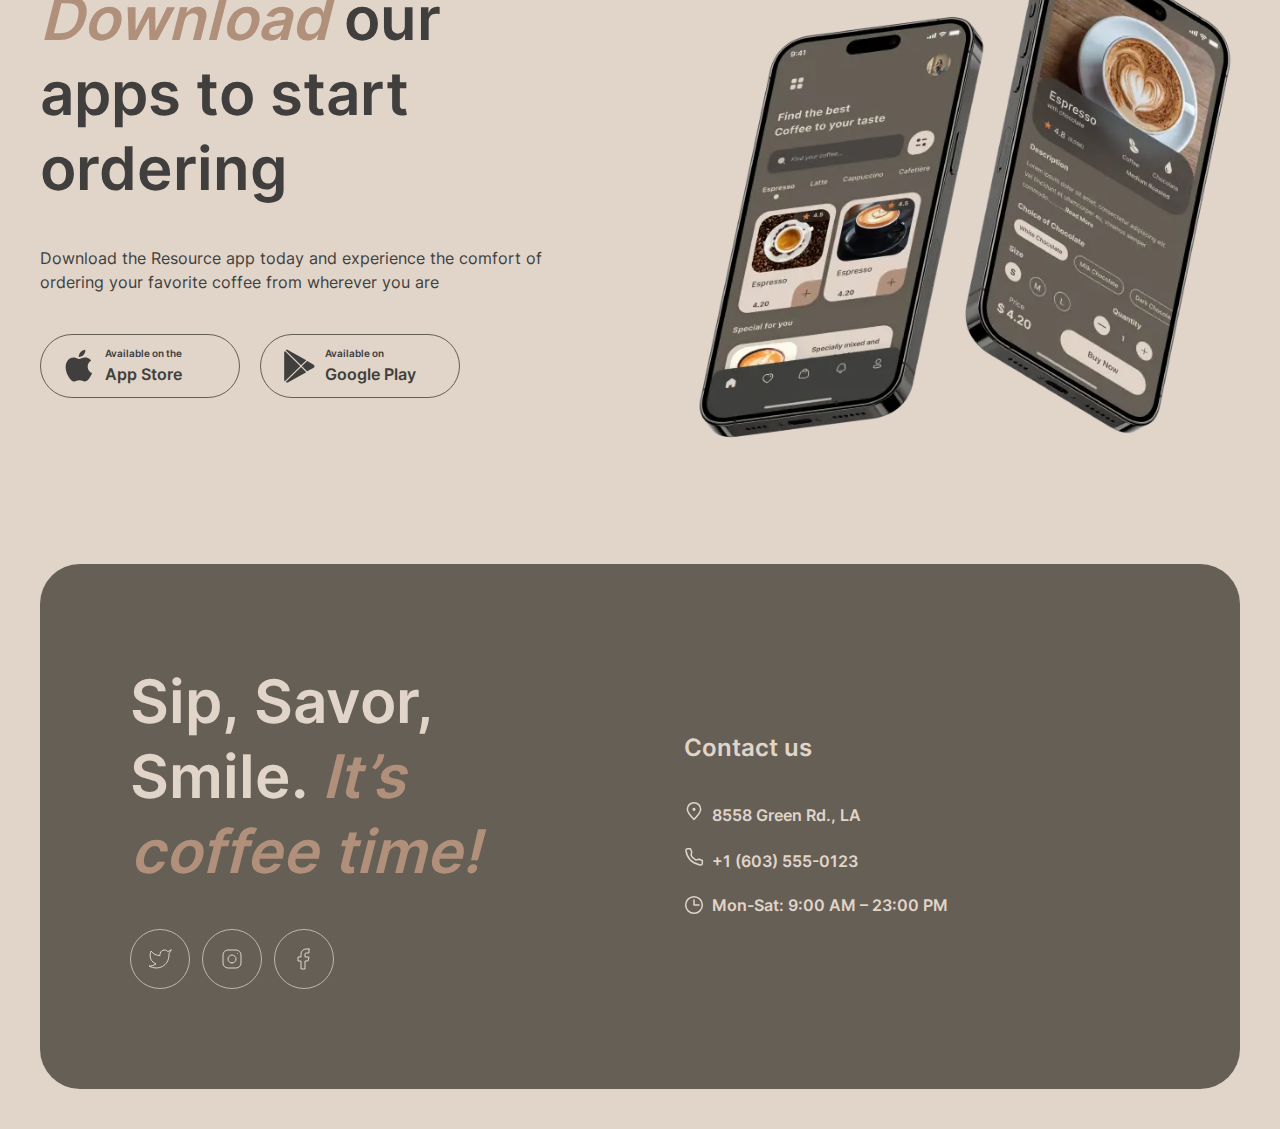
==== commit 5049d70a: "feat: part2 responsive design" ====
--- a/index.html
+++ b/index.html
@@ -6,7 +6,7 @@
 	<meta charset="UTF-8">
 	<meta name="format-detection" content="telephone=no">
 	<!-- <style>body{opacity: 0;}</style> -->
-	<link rel="stylesheet" href="css/style.min.css?_v=20231129103519">
+	<link rel="stylesheet" href="css/style.min.css?_v=20231203192244">
 	<link rel="shortcut icon" href="favicon.ico">
 	<!-- <meta name="robots" content="noindex, nofollow"> -->
 	<meta name="viewport" content="width=device-width, initial-scale=1.0">
@@ -17,12 +17,12 @@
 		<header class="header">
 			<div class="header__container">
 				<div class="header__menu menu">
-					<a href="index.html" class="header__logo"><img src="img/logo.svg" alt="logo"></a>
+					<a href="./" class="header__logo"><img src="img/logo.svg" alt="logo"></a>
 					<nav class="menu__body">
 						<ul class="menu__list">
-							<li class="menu__item"><a class="menu__link" href="index.html#favorite">Favorite coffee</a></li>
-							<li class="menu__item"><a class="menu__link" href="index.html#about">About</a></li>
-							<li class="menu__item"><a class="menu__link" href="index.html#mobile">Mobile app</a></li>
+							<li class="menu__item"><a class="menu__link" href="./#favorite">Favorite coffee</a></li>
+							<li class="menu__item"><a class="menu__link" href="./#about">About</a></li>
+							<li class="menu__item"><a class="menu__link" href="./#mobile">Mobile app</a></li>
 							<li class="menu__item"><a class="menu__link" href="#contacts">Contact us</a></li>
 						</ul>
 						<a class="menu__link menu__link_menu" href="menu.html">
@@ -94,12 +94,12 @@
 							<span></span>
 							<span></span>
 						</div>
-						<button class="favorite-slider__nav-button favorite-slider__nav-button_prev" type="button">
+						<button class="favorite-slider__nav-button favorite-slider__nav-button_prev button-icon-dark" type="button">
 							<svg width="12" height="12">
 								<use href="img/icons/sprite.svg#arrow-slider"></use>
 							</svg>
 						</button>
-						<button class="favorite-slider__nav-button favorite-slider__nav-button_next" type="button">
+						<button class="favorite-slider__nav-button favorite-slider__nav-button_next button-icon-dark" type="button">
 							<svg width="12" height="12">
 								<use href="img/icons/sprite.svg#arrow-slider"></use>
 							</svg>
@@ -112,10 +112,10 @@
 					<h2 class="about__title visually-hidden">About</h2>
 					<p class="about__text section-title">Resource is <span>the perfect and cozy place</span> where you can enjoy a variety of hot beverages, relax, catch up with friends, or get some work done.</p>
 					<div class="about__images">
-						<div class="about__image-ibg about__image-ibg_big"><picture><source data-srcset="img/about/about-1.webp" srcset="[data-uri]" type="image/webp"><img src="[data-uri]"  data-src="img/about/about-1.jpg" alt="About 1"></picture></div>
-						<div class="about__image-ibg"><picture><source data-srcset="img/about/about-2.webp" srcset="[data-uri]" type="image/webp"><img src="[data-uri]"  data-src="img/about/about-2.jpg" alt="About 2"></picture></div>
-						<div class="about__image-ibg"><picture><source data-srcset="img/about/about-3.webp" srcset="[data-uri]" type="image/webp"><img src="[data-uri]"  data-src="img/about/about-3.jpg" alt="About 3"></picture></div>
-						<div class="about__image-ibg about__image-ibg_big"><picture><source data-srcset="img/about/about-4.webp" srcset="[data-uri]" type="image/webp"><img src="[data-uri]"  data-src="img/about/about-4.jpg" alt="About 4"></picture></div>
+						<div class="about__image-ibg"><picture><source data-srcset="img/about/about-1.webp" srcset="[data-uri]" type="image/webp"><img src="[data-uri]"  data-src="img/about/about-1.jpg" alt="About 1"></picture></div>
+						<div class="about__image-ibg about__image-ibg_small"><picture><source data-srcset="img/about/about-2.webp" srcset="[data-uri]" type="image/webp"><img src="[data-uri]"  data-src="img/about/about-2.jpg" alt="About 2"></picture></div>
+						<div class="about__image-ibg about__image-ibg_small"><picture><source data-srcset="img/about/about-3.webp" srcset="[data-uri]" type="image/webp"><img src="[data-uri]"  data-src="img/about/about-3.jpg" alt="About 3"></picture></div>
+						<div class="about__image-ibg"><picture><source data-srcset="img/about/about-4.webp" srcset="[data-uri]" type="image/webp"><img src="[data-uri]"  data-src="img/about/about-4.jpg" alt="About 4"></picture></div>
 					</div>
 				</div>
 			</section>
@@ -145,7 +145,7 @@
 							</a>
 						</div>
 					</div>
-					<picture><source data-srcset="img/mobile/mobile.webp" srcset="[data-uri]" type="image/webp"><img src="[data-uri]"  class="mobile__img" data-src="img/mobile/mobile.png" alt="Mobile app"></picture>
+					<div class="mobile__image"><picture><source data-srcset="img/mobile/mobile.webp" srcset="[data-uri]" type="image/webp"><img src="[data-uri]"  data-src="img/mobile/mobile.png" alt="Mobile app"></picture></div>
 				</div>
 			</section>
 		</main>
@@ -153,7 +153,7 @@
 			<div class="footer__container">
 				<div class="footer__wrapper">
 					<div class="footer__column footer__column_socials">
-						<h2 class="footer__title">Sip, Savor, Smile.<br><span>It’s coffee time!</span></h2>
+						<h2 class="footer__title">Sip, Savor, Smile. <span>It’s coffee time!</span></h2>
 						<ul class="footer__socials">
 							<li class="footer__social-item">
 								<a class="footer__social-link" href="#">
@@ -206,7 +206,7 @@
 			</div>
 		</footer>
 	</div>
-	<script src="js/app.min.js?_v=20231129103519"></script>
+	<script src="js/app.min.js?_v=20231203192244"></script>
 </body>
 
 </html>--- a/css/style.min.css
+++ b/css/style.min.css
@@ -1 +1 @@
-@charset "UTF-8";@font-face{font-family:Inter;font-display:swap;src:url(../fonts/Inter-Regular.woff2) format("woff2");font-weight:400;font-style:normal}@font-face{font-family:Inter;font-display:swap;src:url(../fonts/Inter-SemiBold.woff2) format("woff2");font-weight:600;font-style:normal}@font-face{font-family:Inter;font-display:swap;src:url(../fonts/Inter-Bold.woff2) format("woff2");font-weight:700;font-style:normal}*{padding:0;margin:0;border:0}*,:after,:before{-webkit-box-sizing:border-box;box-sizing:border-box}body,html{height:100%;min-width:320px}body{color:#403f3d;line-height:1;font-family:Inter;font-size:.875rem;-ms-text-size-adjust:100%;-moz-text-size-adjust:100%;-webkit-text-size-adjust:100%;-webkit-font-smoothing:antialiased;-moz-osx-font-smoothing:grayscale}button,input,select,textarea{font:inherit}button{cursor:pointer;color:inherit;background-color:inherit}a{color:inherit;font:inherit}a:link,a:visited{text-decoration:none}a:hover{text-decoration:none}li{list-style:none}img{vertical-align:top;max-width:100%;height:auto;-o-object-fit:contain;object-fit:contain}h1,h2,h3,h4,h5,h6{font-weight:inherit;font-size:inherit}button,input,select,textarea{font:inherit}html{scroll-behavior:smooth;background:#e1d4c9}.lock body{overflow:hidden;-ms-touch-action:none;touch-action:none}.wrapper{min-height:100%;display:-webkit-box;display:-ms-flexbox;display:flex;-webkit-box-orient:vertical;-webkit-box-direction:normal;-ms-flex-direction:column;flex-direction:column;overflow:hidden}.wrapper>main{-webkit-box-flex:1;-ms-flex:1 1 auto;flex:1 1 auto}.wrapper>*{min-width:0}[class*=__container]{max-width:85rem;-webkit-box-sizing:content-box;box-sizing:content-box;margin:0 auto;padding:0 2.5rem}.visually-hidden{position:absolute;width:1px;height:1px;margin:-1px;border:0;padding:0;white-space:nowrap;clip:rect(0 0 0 0);overflow:hidden}[class*=-ibg]{position:relative}[class*=-ibg] img{position:absolute;width:100%;height:100%;top:0;left:0;-o-object-fit:cover;object-fit:cover}[class*=-ibg_contain] img{-o-object-fit:contain;object-fit:contain}[class*=-content]{display:-webkit-box;display:-ms-flexbox;display:flex;-webkit-box-orient:vertical;-webkit-box-direction:normal;-ms-flex-direction:column;flex-direction:column;-webkit-box-pack:center;-ms-flex-pack:center;justify-content:center;-webkit-box-align:center;-ms-flex-align:center;align-items:center}[class*=-content] img{max-width:100%;height:auto;-o-object-fit:contain;object-fit:contain}.section-title{font-family:Inter;font-size:3.75rem;font-weight:600;line-height:125%;color:#403f3d}.section-title span{font-style:italic;color:#b0907a}.product-card{width:19.375rem;min-height:31.5625rem;height:100%;border:.0625rem solid #c1b6ad;border-radius:2.5rem}.product-card__link{height:100%;display:-webkit-box;display:-ms-flexbox;display:flex;-webkit-box-orient:vertical;-webkit-box-direction:normal;-ms-flex-direction:column;flex-direction:column;-webkit-box-pack:justify;-ms-flex-pack:justify;justify-content:space-between;cursor:pointer}.product-card__link:hover img{-webkit-transform:scale(1);-ms-transform:scale(1);transform:scale(1)}.product-card__image{width:19.25rem;height:19.25rem;border-radius:2.5rem;overflow:hidden}.product-card__image img{-webkit-transform:scale(1.1);-ms-transform:scale(1.1);transform:scale(1.1);-webkit-transition:all 1s ease 0s;transition:all 1s ease 0s}.product-card__content{-webkit-box-flex:1;-ms-flex:1 1 auto;flex:1 1 auto;display:-webkit-box;display:-ms-flexbox;display:flex;-webkit-box-orient:vertical;-webkit-box-direction:normal;-ms-flex-direction:column;flex-direction:column;-webkit-box-pack:justify;-ms-flex-pack:justify;justify-content:space-between;gap:.75rem;padding:1.25rem}.product-card__title{font-family:Inter;font-size:1.5rem;font-weight:600;line-height:125%}.product-card__text{-webkit-box-flex:1;-ms-flex:1 1 100%;flex:1 1 100%;font-family:Inter;font-size:1rem;font-weight:400;line-height:150%}.product-card__price{font-family:Inter;font-size:1.5rem;font-weight:600;line-height:125%}.icon-menu{display:none}.header{font-family:Inter;font-size:1rem;font-weight:600;line-height:150%;min-height:6.25rem}.header__logo{-webkit-box-flex:0;-ms-flex:0 0 6.25rem;flex:0 0 6.25rem;-ms-flex-item-align:start;-ms-grid-row-align:start;align-self:start;height:auto;-webkit-transition:-webkit-transform .3s ease 0s;transition:-webkit-transform .3s ease 0s;transition:transform .3s ease 0s;transition:transform .3s ease 0s,-webkit-transform .3s ease 0s}.header__logo:hover{-webkit-transform:scale(1.1);-ms-transform:scale(1.1);transform:scale(1.1)}.menu{display:-webkit-box;display:-ms-flexbox;display:flex;-webkit-box-pack:justify;-ms-flex-pack:justify;justify-content:space-between;-webkit-box-align:center;-ms-flex-align:center;align-items:center;padding-top:1.25rem;padding-bottom:1.25rem}.menu__icon{-webkit-box-flex:0;-ms-flex:0 0 auto;flex:0 0 auto;-ms-flex-item-align:start;-ms-grid-row-align:start;align-self:start}.menu__body{-webkit-box-flex:1;-ms-flex:1 1 auto;flex:1 1 auto;display:-webkit-box;display:-ms-flexbox;display:flex}.menu__list{-webkit-box-flex:1;-ms-flex:1 1 auto;flex:1 1 auto;display:-webkit-box;display:-ms-flexbox;display:flex;-ms-flex-wrap:wrap;flex-wrap:wrap;-webkit-box-pack:center;-ms-flex-pack:center;justify-content:center;-webkit-box-align:center;-ms-flex-align:center;align-items:center;-webkit-column-gap:2rem;-moz-column-gap:2rem;column-gap:2rem;margin-left:2.5rem;margin-right:2.5rem}.menu__link{position:relative;padding:.25rem;margin-bottom:.25rem}.menu__link:after{content:"";position:absolute;bottom:0;right:50%;width:0;height:.125rem;background-color:#403f3d;-webkit-transform:translateX(50%);-ms-transform:translateX(50%);transform:translateX(50%);opacity:0;-webkit-transition:all .3s ease 0s;transition:all .3s ease 0s}.menu__link:hover:after{width:calc(100% - .5rem);opacity:1}.menu__link_menu{-webkit-box-flex:0;-ms-flex:0 0 5rem;flex:0 0 5rem;display:-webkit-box;display:-ms-flexbox;display:flex;-webkit-box-pack:justify;-ms-flex-pack:justify;justify-content:space-between;-webkit-box-align:center;-ms-flex-align:center;align-items:center;gap:.625rem;max-height:2.125rem;margin-right:-.3125rem}.html-menu .menu__link_menu{cursor:default;-webkit-user-select:none;-moz-user-select:none;-ms-user-select:none;user-select:none;pointer-events:none}.menu__link_menu svg{-ms-flex-item-align:start;-ms-grid-row-align:start;align-self:start;width:1.25rem;height:1.25rem}.html-menu .menu__link_menu:after,.menu__link_menu:hover:after{width:calc(100% - .5rem);opacity:1}.footer{color:#e1d4c9;margin-bottom:2.5rem}.footer__wrapper{display:-ms-grid;display:grid;-ms-grid-columns:(1fr)[2];grid-template-columns:repeat(2,1fr);gap:6.25rem;padding:6.25rem;background-color:#665f55;border-radius:40px}.footer__column_contacts{display:-webkit-box;display:-ms-flexbox;display:flex;-webkit-box-orient:vertical;-webkit-box-direction:normal;-ms-flex-direction:column;flex-direction:column;-webkit-box-pack:center;-ms-flex-pack:center;justify-content:center;gap:2.375rem}.footer__title{font-family:Inter;font-size:3.75rem;font-weight:600;line-height:125%;margin-bottom:2.5rem}.footer__title span{font-style:italic;color:#b0907a}.footer__socials{display:-webkit-box;display:-ms-flexbox;display:flex;gap:.75rem}.footer__social-link{display:-webkit-box;display:-ms-flexbox;display:flex;-webkit-box-pack:center;-ms-flex-pack:center;justify-content:center;-webkit-box-align:center;-ms-flex-align:center;align-items:center;width:3.75rem;height:3.75rem;border:.0625rem solid #c1b6ad;border-radius:50%;-webkit-transition:all .3s ease 0s;transition:all .3s ease 0s}.footer__social-link:hover{color:#403f3d;background-color:#e1d4c9;border:.0625rem solid #e1d4c9}.footer__social-link svg{width:1.5rem;height:1.5rem}.footer__subtitle{font-family:Inter;font-size:1.5rem;font-weight:600;line-height:125%}.footer__contacts{display:-webkit-box;display:-ms-flexbox;display:flex;-webkit-box-orient:vertical;-webkit-box-direction:normal;-ms-flex-direction:column;flex-direction:column;-webkit-box-pack:justify;-ms-flex-pack:justify;justify-content:space-between;gap:1rem;font-family:Inter;font-size:1rem;font-weight:600;line-height:150%}.footer__contact-item{display:-webkit-box;display:-ms-flexbox;display:flex;-webkit-box-align:center;-ms-flex-align:center;align-items:center;margin-bottom:.25rem}.footer__contact-item svg{margin-right:.5rem}.footer__contact-link{position:relative;display:inline-block}.footer__contact-link:after{content:"";position:absolute;bottom:-.25rem;left:50%;width:0;height:.0625rem;background-color:#e1d4c9;-webkit-transform:translateX(-50%);-ms-transform:translateX(-50%);transform:translateX(-50%);-webkit-transition:width .3s ease 0s;transition:width .3s ease 0s}.footer__contact-link:hover:after{width:100%}.no-webp .promo__content{background:url(../img/enjoy/bg.jpg) center/100% no-repeat}.promo__content{height:40.25rem;padding:6.25rem;border-radius:2.5rem}.promo__title{max-width:33.125rem;margin-bottom:2.5rem;font-family:Inter;font-size:4.5rem;font-weight:600;line-height:105%;color:#e1d4c9}.promo__title span{font-style:italic;color:#b0907a}.promo__text{max-width:33.125rem;margin-bottom:2.5rem;font-family:Inter;font-size:1rem;font-weight:400;line-height:150%;color:#b0907a}.promo__link{display:-webkit-box;display:-ms-flexbox;display:flex;-webkit-box-pack:center;-ms-flex-pack:center;justify-content:center;-webkit-box-align:center;-ms-flex-align:center;align-items:center;width:12.5rem;height:4rem;border-radius:6.25rem;background-color:#e1d4c9;font-family:Inter;font-size:1rem;font-weight:600;line-height:150%}.promo__link svg{width:0;height:1.25rem;margin-left:0;opacity:0;-webkit-transition:all .3s ease 0s;transition:all .3s ease 0s}.promo__link:hover svg{width:1.25rem;margin-left:.5rem;opacity:1}.favorite__title{margin-bottom:2.5rem;text-align:center}.favorite-slider{position:relative;display:-webkit-box;display:-ms-flexbox;display:flex;-webkit-box-orient:vertical;-webkit-box-direction:normal;-ms-flex-direction:column;flex-direction:column;-webkit-box-align:center;-ms-flex-align:center;align-items:center}.favorite-slider__wrapper{width:30rem;margin-bottom:2.5rem;overflow-x:hidden}.favorite-slider__swiper{display:-webkit-box;display:-ms-flexbox;display:flex;gap:1.875rem}.favorite-slider__pagination{display:-webkit-box;display:-ms-flexbox;display:flex;-webkit-box-pack:center;-ms-flex-pack:center;justify-content:center;-webkit-column-gap:.75rem;-moz-column-gap:.75rem;column-gap:.75rem}.favorite-slider__pagination>*{width:2.5rem;height:.25rem;background-color:#c1b6ad;border-radius:.125rem}.favorite-slider__pagination>[class*=active]{background-color:#665f55}.favorite-slider__nav-button{position:absolute;top:50%;width:3.75rem;height:3.75rem;color:#403f3d;border:.0625rem solid #403f3d;border-radius:50%}.favorite-slider__nav-button:disabled{opacity:.2;cursor:default}.favorite-slider__nav-button:not(:disabled):hover{color:#e1d4c9;border:.0625rem solid #665f55;background-color:#665f55}.favorite-slider__nav-button>svg{width:.78125rem;height:.75rem}.favorite-slider__nav-button_prev{left:.25rem;-webkit-transform:translateY(calc(-50% - 1.375rem)) rotate(-180deg);-ms-transform:translateY(calc(-50% - 1.375rem)) rotate(-180deg);transform:translateY(calc(-50% - 1.375rem)) rotate(-180deg)}.favorite-slider__nav-button_next{right:.25rem;-webkit-transform:translateY(calc(-50% - 1.375rem));-ms-transform:translateY(calc(-50% - 1.375rem));transform:translateY(calc(-50% - 1.375rem))}.favorite-slide{-webkit-box-flex:0;-ms-flex:0 0 100%;flex:0 0 100%;display:-webkit-box;display:-ms-flexbox;display:flex;-webkit-box-pack:center;-ms-flex-pack:center;justify-content:center}.favorite-slide__link{width:30rem;height:40rem;display:-webkit-box;display:-ms-flexbox;display:flex;-webkit-box-pack:justify;-ms-flex-pack:justify;justify-content:space-between;-webkit-box-orient:vertical;-webkit-box-direction:normal;-ms-flex-direction:column;flex-direction:column;row-gap:1.25rem;cursor:pointer}.favorite-slide__image-ibg{width:30rem;height:30rem}.favorite-slide__content{display:-webkit-box;display:-ms-flexbox;display:flex;-webkit-box-orient:vertical;-webkit-box-direction:normal;-ms-flex-direction:column;flex-direction:column;-webkit-box-pack:justify;-ms-flex-pack:justify;justify-content:space-between;-webkit-box-align:center;-ms-flex-align:center;align-items:center;row-gap:1rem}.favorite-slide__title{font-family:Inter;font-size:1.5rem;font-weight:600;line-height:125%}.favorite-slide__text{font-family:Inter;font-size:1rem;font-weight:400;line-height:150%;text-align:center}.favorite-slide__price{font-family:Inter;font-size:24px;font-style:normal;font-weight:600;line-height:125%}.about__text{margin-bottom:2.5rem}.about__images{display:-ms-grid;display:grid;-ms-grid-columns:(1fr)[2];grid-template-columns:repeat(2,1fr);-ms-grid-rows:26.875rem 7.5rem 26.875rem;grid-template-rows:26.875rem 7.5rem 26.875rem;grid-auto-flow:column;gap:2.5rem}.about__image-ibg{width:41.25rem;height:26.875rem;overflow:hidden;border-radius:1.25rem}.about__image-ibg_big{height:36.875rem;-ms-grid-row-span:2;grid-row:span 2}.about__image-ibg img{-webkit-transform:scale(1.1);-ms-transform:scale(1.1);transform:scale(1.1);-webkit-transition:-webkit-transform 1s ease 0s;transition:-webkit-transform 1s ease 0s;transition:transform 1s ease 0s;transition:transform 1s ease 0s,-webkit-transform 1s ease 0s}.about__image-ibg:hover img{-webkit-transform:scale(1);-ms-transform:scale(1);transform:scale(1)}.mobile__container{display:-ms-grid;display:grid;grid-template-columns:repeat(auto-fit,minmax(26.25rem,1fr));gap:6.25rem}.mobile__content{display:-webkit-box;display:-ms-flexbox;display:flex;-webkit-box-orient:vertical;-webkit-box-direction:normal;-ms-flex-direction:column;flex-direction:column;-webkit-box-pack:center;-ms-flex-pack:center;justify-content:center;gap:2.5rem}.mobile__text{font-family:Inter;font-size:1rem;font-weight:400;line-height:150%}.mobile__buttons{display:-webkit-box;display:-ms-flexbox;display:flex;-webkit-column-gap:1.25rem;-moz-column-gap:1.25rem;column-gap:1.25rem}.mobile-button{display:-webkit-box;display:-ms-flexbox;display:flex;-webkit-box-align:center;-ms-flex-align:center;align-items:center;-webkit-column-gap:.5rem;-moz-column-gap:.5rem;column-gap:.5rem;min-width:12.5rem;height:4rem;padding:.75rem 1.25rem;border:.0625rem solid #665f55;border-radius:6.25rem;-webkit-transition:all .3s ease 0s;transition:all .3s ease 0s;cursor:pointer}.mobile-button:hover{color:#e1d4c9;background-color:#665f55;border:.0625rem solid #665f55}.mobile-button__img{-webkit-box-flex:0;-ms-flex:0 0 auto;flex:0 0 auto;width:2.25rem;height:2.25rem}.mobile-button__content{-webkit-box-flex:1;-ms-flex:1 1 auto;flex:1 1 auto}.mobile-button__subtitle{margin-bottom:.125rem;font-family:Inter;font-size:.625rem;font-weight:600;line-height:140%}.mobile-button__title{font-family:Inter;font-size:1rem;font-weight:600;line-height:150%}.section-menu__title{display:block;max-width:50rem;margin:0 auto 2.5rem auto;text-align:center}.menu-tabs__header{display:-webkit-box;display:-ms-flexbox;display:flex;-webkit-box-pack:center;-ms-flex-pack:center;justify-content:center;-webkit-box-align:center;-ms-flex-align:center;align-items:center;gap:1rem;margin-bottom:2.5rem}.menu-tabs-switch{display:-webkit-box;display:-ms-flexbox;display:flex;-webkit-box-align:center;-ms-flex-align:center;align-items:center;gap:.5rem;padding:.4375rem .9375rem .4375rem .4375rem;border:.0625rem solid #c1b6ad;border-radius:6.25rem;font-family:Inter;font-size:1rem;font-weight:600;line-height:150%;-webkit-transition:all .3s ease 0s;transition:all .3s ease 0s;cursor:pointer}.menu-tabs-switch.active,.menu-tabs-switch:hover{color:#e1d4c9;background-color:#665f55;border:.0625rem solid #665f55}.menu-tabs-switch.active{cursor:default;-webkit-user-select:none;-moz-user-select:none;-ms-user-select:none;user-select:none;pointer-events:none}.menu-tabs-switch__image{display:-webkit-box;display:-ms-flexbox;display:flex;-webkit-box-pack:center;-ms-flex-pack:center;justify-content:center;-webkit-box-align:center;-ms-flex-align:center;align-items:center;width:1.875rem;height:1.875rem;background-color:#c1b6ad;border-radius:50%}.menu-tabs-switch__image img{width:1rem;height:1.5rem}.menu-tabs-switch.active .menu-tabs-switch__image,.menu-tabs-switch:hover .menu-tabs-switch__image{background-color:#e1d4c9}.menu-content-item__list{display:-ms-grid;display:grid;-ms-grid-columns:(1fr)[4];grid-template-columns:repeat(4,1fr);grid-auto-rows:1fr;gap:2.5rem}.products__item{height:100%}.page__about,.page__favorite,.page__mobile,.page__promo,.page__section-menu{margin-bottom:6.25rem}@media (max-width:61.99875em){.icon-menu{display:block;position:relative;width:2.75rem;height:2.75rem;cursor:pointer;z-index:5;border:.0625rem solid #403f3d;border-radius:50%;margin-left:1.875rem}.icon-menu::after,.icon-menu::before{content:"";-webkit-transition:all .3s ease 0s;transition:all .3s ease 0s;right:50%;position:absolute;width:1rem;height:.125rem;background-color:#403f3d;-webkit-transform:translateX(50%);-ms-transform:translateX(50%);transform:translateX(50%)}.icon-menu::before{top:calc(50% - .25rem)}.icon-menu::after{bottom:calc(50% - .25rem)}.menu-open .icon-menu::before{top:calc(50% - .0625rem);-webkit-transform:translateX(50%) rotate(-45deg);-ms-transform:translateX(50%) rotate(-45deg);transform:translateX(50%) rotate(-45deg)}.menu-open .icon-menu::after{bottom:calc(50% - .0625rem);-webkit-transform:translateX(50%) rotate(45deg);-ms-transform:translateX(50%) rotate(45deg);transform:translateX(50%) rotate(45deg)}.menu__body{display:none}.menu-open .menu__body{display:-webkit-box;display:-ms-flexbox;display:flex}}.webp .promo__content{background:url(../img/enjoy/bg.webp) center/100% no-repeat}+@charset "UTF-8";@font-face{font-family:Inter;font-display:swap;src:url(../fonts/Inter-Regular.woff2) format("woff2");font-weight:400;font-style:normal}@font-face{font-family:Inter;font-display:swap;src:url(../fonts/Inter-SemiBold.woff2) format("woff2");font-weight:600;font-style:normal}@font-face{font-family:Inter;font-display:swap;src:url(../fonts/Inter-Bold.woff2) format("woff2");font-weight:700;font-style:normal}*{padding:0;margin:0;border:0}*,:after,:before{-webkit-box-sizing:border-box;box-sizing:border-box}body,html{height:100%;min-width:380px}body{color:#403f3d;line-height:1;font-family:Inter;font-size:.875rem;-ms-text-size-adjust:100%;-moz-text-size-adjust:100%;-webkit-text-size-adjust:100%;-webkit-font-smoothing:antialiased;-moz-osx-font-smoothing:grayscale}button,input,select,textarea{font:inherit}button{cursor:pointer;color:inherit;background-color:inherit}a{color:inherit;font:inherit}a:link,a:visited{text-decoration:none}a:hover{text-decoration:none}li{list-style:none}img{vertical-align:top;max-width:100%;height:auto;-o-object-fit:contain;object-fit:contain}h1,h2,h3,h4,h5,h6{font-weight:inherit;font-size:inherit}button,input,select,textarea{font:inherit}html{scroll-behavior:smooth;background:#e1d4c9}.lock body{overflow:hidden;-ms-touch-action:none;touch-action:none}.wrapper{min-height:100%;display:-webkit-box;display:-ms-flexbox;display:flex;-webkit-box-orient:vertical;-webkit-box-direction:normal;-ms-flex-direction:column;flex-direction:column;overflow:hidden}.wrapper>main{-webkit-box-flex:1;-ms-flex:1 1 auto;flex:1 1 auto}.wrapper>*{min-width:0}[class*=__container]{max-width:85rem;-webkit-box-sizing:content-box;box-sizing:content-box;margin:0 auto}.visually-hidden{position:absolute;width:1px;height:1px;margin:-1px;border:0;padding:0;white-space:nowrap;clip:rect(0 0 0 0);overflow:hidden}[class*=-ibg]{position:relative}[class*=-ibg] img{position:absolute;width:100%;height:100%;top:0;left:0;-o-object-fit:cover;object-fit:cover}[class*=-ibg_contain] img{-o-object-fit:contain;object-fit:contain}[class*=-ibg_content]{display:-webkit-box;display:-ms-flexbox;display:flex;-webkit-box-orient:vertical;-webkit-box-direction:normal;-ms-flex-direction:column;flex-direction:column;-webkit-box-pack:center;-ms-flex-pack:center;justify-content:center;-webkit-box-align:center;-ms-flex-align:center;align-items:center}[class*=-ibg_content] img{max-width:100%;height:auto;-o-object-fit:contain;object-fit:contain}.section-title{font-family:Inter;font-weight:600;line-height:125%;color:#403f3d}.section-title span{font-style:italic;color:#b0907a}.button-icon-dark{display:-webkit-box;display:-ms-flexbox;display:flex;-webkit-box-pack:center;-ms-flex-pack:center;justify-content:center;-webkit-box-align:center;-ms-flex-align:center;align-items:center;width:3.75rem;height:3.75rem;color:#403f3d;border:.0625rem solid #403f3d;border-radius:50%}.button-icon-dark:disabled{opacity:.2;cursor:default}.no-touch .button-icon-dark:not(:disabled):hover{color:#e1d4c9;border:.0625rem solid #665f55;background-color:#665f55}.product-card{width:19.375rem;min-height:31.5625rem;height:100%;border:.0625rem solid #c1b6ad;border-radius:2.5rem}.product-card__link{height:100%;display:-webkit-box;display:-ms-flexbox;display:flex;-webkit-box-orient:vertical;-webkit-box-direction:normal;-ms-flex-direction:column;flex-direction:column;-webkit-box-pack:justify;-ms-flex-pack:justify;justify-content:space-between;cursor:pointer}.no-touch .product-card__link:hover img{-webkit-transform:scale(1);-ms-transform:scale(1);transform:scale(1)}.product-card__image{width:19.25rem;height:19.25rem;border-radius:2.5rem;overflow:hidden}.product-card__image img{-webkit-transform:scale(1.1);-ms-transform:scale(1.1);transform:scale(1.1);-webkit-transition:all 1s ease 0s;transition:all 1s ease 0s}.product-card__content{-webkit-box-flex:1;-ms-flex:1 1 auto;flex:1 1 auto;display:-webkit-box;display:-ms-flexbox;display:flex;-webkit-box-orient:vertical;-webkit-box-direction:normal;-ms-flex-direction:column;flex-direction:column;-webkit-box-pack:justify;-ms-flex-pack:justify;justify-content:space-between;gap:.75rem;padding:1.25rem}.product-card__title{font-family:Inter;font-size:1.5rem;font-weight:600;line-height:125%}.product-card__text{-webkit-box-flex:1;-ms-flex:1 1 100%;flex:1 1 100%;font-family:Inter;font-size:1rem;font-weight:400;line-height:150%}.product-card__price{font-family:Inter;font-size:1.5rem;font-weight:600;line-height:125%}.icon-menu{display:none}.header{font-family:Inter;font-size:1rem;font-weight:600;line-height:150%;min-height:6.25rem}.header__logo{-webkit-box-flex:0;-ms-flex:0 0 6.25rem;flex:0 0 6.25rem;-ms-flex-item-align:start;-ms-grid-row-align:start;align-self:start;height:auto;-webkit-transition:-webkit-transform .3s ease 0s;transition:-webkit-transform .3s ease 0s;transition:transform .3s ease 0s;transition:transform .3s ease 0s,-webkit-transform .3s ease 0s}.no-touch .header__logo:hover{-webkit-transform:scale(1.1);-ms-transform:scale(1.1);transform:scale(1.1)}.html-home .header__logo{cursor:default;-webkit-user-select:none;-moz-user-select:none;-ms-user-select:none;user-select:none;pointer-events:none}.menu{display:-webkit-box;display:-ms-flexbox;display:flex;-webkit-box-pack:justify;-ms-flex-pack:justify;justify-content:space-between;-webkit-box-align:center;-ms-flex-align:center;align-items:center;padding-top:1.25rem;padding-bottom:1.25rem}.menu__icon{-webkit-box-flex:0;-ms-flex:0 0 auto;flex:0 0 auto}.menu__body{-webkit-box-flex:1;-ms-flex:1 1 auto;flex:1 1 auto;display:-webkit-box;display:-ms-flexbox;display:flex}.menu__list{-webkit-box-flex:1;-ms-flex:1 1 auto;flex:1 1 auto;display:-webkit-box;display:-ms-flexbox;display:flex;-ms-flex-wrap:wrap;flex-wrap:wrap;-webkit-box-pack:center;-ms-flex-pack:center;justify-content:center;-webkit-box-align:center;-ms-flex-align:center;align-items:center;-webkit-column-gap:2rem;-moz-column-gap:2rem;column-gap:2rem;margin-left:2.5rem;margin-right:2.5rem}.menu__link{position:relative;padding:.25rem;margin-bottom:.25rem}.menu__link:after{content:"";position:absolute;bottom:0;right:50%;width:0;height:.125rem;background-color:#403f3d;-webkit-transform:translateX(50%);-ms-transform:translateX(50%);transform:translateX(50%);opacity:0;-webkit-transition:all .3s ease 0s;transition:all .3s ease 0s}.no-touch .menu__link:hover:after{width:calc(100% - .5rem);opacity:1}.menu__link_menu{-webkit-box-flex:0;-ms-flex:0 0 5rem;flex:0 0 5rem;display:-webkit-box;display:-ms-flexbox;display:flex;-webkit-box-pack:justify;-ms-flex-pack:justify;justify-content:space-between;-webkit-box-align:center;-ms-flex-align:center;align-items:center;gap:.625rem;max-height:2.125rem;margin-right:-.3125rem}.html-menu .menu__link_menu{cursor:default;-webkit-user-select:none;-moz-user-select:none;-ms-user-select:none;user-select:none;pointer-events:none}.menu__link_menu svg{-ms-flex-item-align:start;-ms-grid-row-align:start;align-self:start;width:1.25rem;height:1.25rem}.html-menu .menu__link_menu:after,.no-touch .menu__link_menu:hover:after{width:calc(100% - .5rem);opacity:1}.footer{color:#e1d4c9;margin-bottom:2.5rem}.footer__wrapper{display:-ms-grid;display:grid;grid-template-columns:repeat(auto-fit,minmax(19.75rem,1fr));-webkit-column-gap:8.6206896552%;-moz-column-gap:8.6206896552%;column-gap:8.6206896552%;padding:6.25rem;background-color:#665f55;border-radius:40px}.footer__column_contacts{display:-webkit-box;display:-ms-flexbox;display:flex;-webkit-box-orient:vertical;-webkit-box-direction:normal;-ms-flex-direction:column;flex-direction:column;-webkit-box-pack:center;-ms-flex-pack:center;justify-content:center;gap:2.375rem}.footer__title{font-family:Inter;font-weight:600;line-height:125%;margin-bottom:2.5rem}.footer__title span{font-style:italic;color:#b0907a}.footer__socials{display:-webkit-box;display:-ms-flexbox;display:flex;gap:.75rem}.footer__social-link{display:-webkit-box;display:-ms-flexbox;display:flex;-webkit-box-pack:center;-ms-flex-pack:center;justify-content:center;-webkit-box-align:center;-ms-flex-align:center;align-items:center;width:3.75rem;height:3.75rem;border:.0625rem solid #c1b6ad;border-radius:50%;-webkit-transition:all .3s ease 0s;transition:all .3s ease 0s}.no-touch .footer__social-link:hover{color:#403f3d;background-color:#e1d4c9;border:.0625rem solid #e1d4c9}.footer__social-link svg{width:1.5rem;height:1.5rem}.footer__subtitle{font-family:Inter;font-size:1.5rem;font-weight:600;line-height:125%}.footer__contacts{display:-webkit-box;display:-ms-flexbox;display:flex;-webkit-box-orient:vertical;-webkit-box-direction:normal;-ms-flex-direction:column;flex-direction:column;-webkit-box-pack:justify;-ms-flex-pack:justify;justify-content:space-between;gap:1rem;font-family:Inter;font-size:1rem;font-weight:600;line-height:150%}.footer__contact-item{display:-webkit-box;display:-ms-flexbox;display:flex;-webkit-box-align:center;-ms-flex-align:center;align-items:center;margin-bottom:.25rem}.footer__contact-item svg{margin-right:.5rem}.footer__contact-link{position:relative;display:inline-block}.footer__contact-link:after{content:"";position:absolute;bottom:-.25rem;left:50%;width:0;height:.0625rem;background-color:#e1d4c9;-webkit-transform:translateX(-50%);-ms-transform:translateX(-50%);transform:translateX(-50%);-webkit-transition:width .3s ease 0s;transition:width .3s ease 0s}.no-touch .footer__contact-link:hover:after{width:100%}.no-webp .promo__content{background:url(../img/enjoy/bg.jpg) center no-repeat}.promo__content{border-radius:2.5rem}.promo__title{max-width:33.125rem;margin-bottom:2.5rem;font-family:Inter;font-weight:600;color:#e1d4c9}.promo__title span{font-style:italic;color:#b0907a}.promo__text{max-width:33.125rem;margin-bottom:2.5rem;font-family:Inter;font-size:1rem;font-weight:400;line-height:150%;color:#e1d4c9}.promo__link{display:-webkit-box;display:-ms-flexbox;display:flex;-webkit-box-pack:center;-ms-flex-pack:center;justify-content:center;-webkit-box-align:center;-ms-flex-align:center;align-items:center;width:12.5rem;height:4rem;border-radius:6.25rem;background-color:#e1d4c9;font-family:Inter;font-size:1rem;font-weight:600;line-height:150%}.promo__link svg{width:0;height:1.25rem;margin-left:0;opacity:0;-webkit-transition:all .3s ease 0s;transition:all .3s ease 0s}.no-touch .promo__link:hover svg{width:1.25rem;margin-left:.5rem;opacity:1}.favorite__title{margin-bottom:2.5rem;text-align:center}.favorite-slider{position:relative;display:-webkit-box;display:-ms-flexbox;display:flex;-webkit-box-orient:vertical;-webkit-box-direction:normal;-ms-flex-direction:column;flex-direction:column;-webkit-box-align:center;-ms-flex-align:center;align-items:center}.favorite-slider__wrapper{margin-bottom:2.5rem;overflow-x:hidden}.favorite-slider__swiper{display:-webkit-box;display:-ms-flexbox;display:flex;gap:1.875rem}.favorite-slider__pagination{display:-webkit-box;display:-ms-flexbox;display:flex;-webkit-box-pack:center;-ms-flex-pack:center;justify-content:center;-webkit-column-gap:.75rem;-moz-column-gap:.75rem;column-gap:.75rem}.favorite-slider__pagination>*{width:2.5rem;height:.25rem;background-color:#c1b6ad;border-radius:.125rem}.favorite-slider__pagination>[class*=active]{background-color:#665f55}.favorite-slider__nav-button{position:absolute;top:50%}.favorite-slider__nav-button>svg{width:.78125rem;height:.75rem}.favorite-slider__nav-button_prev{left:.25rem;-webkit-transform:translateY(calc(-50% - 1.375rem)) rotate(-180deg);-ms-transform:translateY(calc(-50% - 1.375rem)) rotate(-180deg);transform:translateY(calc(-50% - 1.375rem)) rotate(-180deg)}.favorite-slider__nav-button_next{right:.25rem;-webkit-transform:translateY(calc(-50% - 1.375rem));-ms-transform:translateY(calc(-50% - 1.375rem));transform:translateY(calc(-50% - 1.375rem))}.favorite-slide{-webkit-box-flex:0;-ms-flex:0 0 100%;flex:0 0 100%;display:-webkit-box;display:-ms-flexbox;display:flex;-webkit-box-pack:center;-ms-flex-pack:center;justify-content:center}.favorite-slide__link{display:-webkit-box;display:-ms-flexbox;display:flex;-webkit-box-pack:justify;-ms-flex-pack:justify;justify-content:space-between;-webkit-box-orient:vertical;-webkit-box-direction:normal;-ms-flex-direction:column;flex-direction:column;row-gap:1.25rem;cursor:pointer}.favorite-slide__image-ibg{width:100%;height:100%}.favorite-slide__content{display:-webkit-box;display:-ms-flexbox;display:flex;-webkit-box-orient:vertical;-webkit-box-direction:normal;-ms-flex-direction:column;flex-direction:column;-webkit-box-pack:justify;-ms-flex-pack:justify;justify-content:space-between;-webkit-box-align:center;-ms-flex-align:center;align-items:center;row-gap:1rem}.favorite-slide__title{font-family:Inter;font-size:1.5rem;font-weight:600;line-height:125%}.favorite-slide__text{font-family:Inter;font-size:1rem;font-weight:400;line-height:150%;text-align:center}.favorite-slide__price{font-family:Inter;font-size:24px;font-style:normal;font-weight:600;line-height:125%}.about__text{margin-bottom:2.5rem}.about__images{display:-webkit-box;display:-ms-flexbox;display:flex;-webkit-box-orient:vertical;-webkit-box-direction:normal;-ms-flex-flow:column wrap;flex-flow:column wrap;gap:3.7735849057% 2.9411764706%}.about__image-ibg{width:calc(50% - 1.25rem);-webkit-box-flex:1;-ms-flex:1 1 55.66%;flex:1 1 55.66%;overflow:hidden;border-radius:1.25rem}.about__image-ibg_small{-webkit-box-flex:1;-ms-flex:1 1 40.56%;flex:1 1 40.56%}.about__image-ibg img{-webkit-transform:scale(1.1);-ms-transform:scale(1.1);transform:scale(1.1);-webkit-transition:-webkit-transform 1s ease 0s;transition:-webkit-transform 1s ease 0s;transition:transform 1s ease 0s;transition:transform 1s ease 0s,-webkit-transform 1s ease 0s}.no-touch .about__image-ibg:hover img{-webkit-transform:scale(1);-ms-transform:scale(1);transform:scale(1)}.mobile__container{display:-ms-grid;display:grid;grid-template-columns:repeat(auto-fit,minmax(26.25rem,1fr));-webkit-box-align:center;-ms-flex-align:center;align-items:center}.mobile__content{display:-webkit-box;display:-ms-flexbox;display:flex;-webkit-box-orient:vertical;-webkit-box-direction:normal;-ms-flex-direction:column;flex-direction:column;gap:2.5rem}.mobile__text{font-family:Inter;font-size:1rem;font-weight:400;line-height:150%}.mobile__buttons{display:-webkit-box;display:-ms-flexbox;display:flex;-ms-flex-wrap:wrap;flex-wrap:wrap;gap:1.25rem}.mobile__image{display:-webkit-box;display:-ms-flexbox;display:flex;-webkit-box-pack:center;-ms-flex-pack:center;justify-content:center;-webkit-box-align:center;-ms-flex-align:center;align-items:center}.mobile__image img{max-height:39.375rem}.mobile-button{display:-webkit-box;display:-ms-flexbox;display:flex;-webkit-box-align:center;-ms-flex-align:center;align-items:center;-webkit-column-gap:.5rem;-moz-column-gap:.5rem;column-gap:.5rem;min-width:12.5rem;height:4rem;padding:.75rem 1.25rem;border:.0625rem solid #665f55;border-radius:6.25rem;-webkit-transition:all .3s ease 0s;transition:all .3s ease 0s;cursor:pointer}.no-touch .mobile-button:hover{color:#e1d4c9;background-color:#665f55;border:.0625rem solid #665f55}.mobile-button__img{-webkit-box-flex:0;-ms-flex:0 0 auto;flex:0 0 auto;width:2.25rem;height:2.25rem}.mobile-button__content{-webkit-box-flex:1;-ms-flex:1 1 auto;flex:1 1 auto}.mobile-button__subtitle{margin-bottom:.125rem;font-family:Inter;font-size:.625rem;font-weight:600;line-height:140%}.mobile-button__title{font-family:Inter;font-size:1rem;font-weight:600;line-height:150%}.section-menu__title{display:block;max-width:50rem;margin:0 auto 2.5rem auto;text-align:center}.menu-tabs__header{display:-webkit-box;display:-ms-flexbox;display:flex;-webkit-box-pack:center;-ms-flex-pack:center;justify-content:center;-webkit-box-align:center;-ms-flex-align:center;align-items:center;margin-bottom:2.5rem}.menu-tabs__refresh{margin:2.5rem auto 0 auto}.menu-tabs__refresh svg{width:1.5rem;height:1.5rem}.menu-tabs__refresh.hidden{display:none}.menu-tabs-switch{display:-webkit-box;display:-ms-flexbox;display:flex;-webkit-box-align:center;-ms-flex-align:center;align-items:center;gap:.5rem;padding:.4375rem .9375rem .4375rem .4375rem;border:.0625rem solid #c1b6ad;border-radius:6.25rem;font-family:Inter;font-size:1rem;font-weight:600;line-height:150%;-webkit-transition:all .3s ease 0s;transition:all .3s ease 0s;cursor:pointer}.menu-tabs-switch.active,.no-touch .menu-tabs-switch:hover{color:#e1d4c9;background-color:#665f55;border:.0625rem solid #665f55}.menu-tabs-switch.active{cursor:default;-webkit-user-select:none;-moz-user-select:none;-ms-user-select:none;user-select:none;pointer-events:none}.menu-tabs-switch__image{display:-webkit-box;display:-ms-flexbox;display:flex;-webkit-box-pack:center;-ms-flex-pack:center;justify-content:center;-webkit-box-align:center;-ms-flex-align:center;align-items:center;width:1.875rem;height:1.875rem;background-color:#c1b6ad;border-radius:50%}.menu-tabs-switch__image img{width:1rem;height:1.5rem}.menu-tabs-switch.active .menu-tabs-switch__image,.no-touch .menu-tabs-switch:hover .menu-tabs-switch__image{background-color:#e1d4c9}.menu-content-item{display:none}.menu-content-item.active{display:block}.menu-content-item__list{display:-ms-grid;display:grid;grid-template-columns:repeat(auto-fit,19.375rem);grid-auto-rows:1fr;-webkit-box-pack:center;-ms-flex-pack:center;justify-content:center;overflow:hidden;gap:2.5rem}.page__about,.page__favorite,.page__mobile,.page__promo,.page__section-menu{margin-bottom:6.25rem}@media (min-width:48em){[class*=__container]{padding-left:2.5rem}[class*=__container]{padding-right:2.5rem}.section-title{font-size:3.75rem}.footer__wrapper{padding-top:6.25rem}.footer__wrapper{padding-bottom:6.25rem}.footer__wrapper{row-gap:6.25rem}.footer__title{font-size:3.75rem}.promo__content{height:40.25rem}.promo__content{padding-top:6.25rem}.promo__content{padding-bottom:6.25rem}.promo__title{font-size:4.5rem}.promo__title{line-height:4.725rem}.favorite-slide__link{width:30rem}.favorite-slide__link{height:40rem}.mobile__container{gap:6.25rem}.menu-tabs__header{gap:1rem}}@media (min-width:90em){.footer__wrapper{padding-left:6.25rem}.footer__wrapper{padding-right:6.25rem}.promo__content{padding-left:6.25rem}.promo__content{padding-right:6.25rem}.about__images{height:66.25rem}.menu-tabs__refresh{display:none}}@media (max-width:48em){.promo__link svg{width:1.25rem;margin-left:.5rem;opacity:1}.products__item:nth-of-type(n+5){display:none}}@media (max-width:61.99875em){.icon-menu{display:block;position:relative;width:2.75rem;height:2.75rem;cursor:pointer;z-index:5;border:.0625rem solid #403f3d;border-radius:50%;margin-left:1.875rem}.icon-menu::after,.icon-menu::before{content:"";-webkit-transition:all .3s ease 0s;transition:all .3s ease 0s;right:50%;position:absolute;width:1rem;height:.125rem;background-color:#403f3d;-webkit-transform:translateX(50%);-ms-transform:translateX(50%);transform:translateX(50%)}.icon-menu::before{top:calc(50% - .25rem)}.icon-menu::after{bottom:calc(50% - .25rem)}.menu-open .icon-menu::before{top:calc(50% - .0625rem);-webkit-transform:translateX(50%) rotate(-45deg);-ms-transform:translateX(50%) rotate(-45deg);transform:translateX(50%) rotate(-45deg)}.menu-open .icon-menu::after{bottom:calc(50% - .0625rem);-webkit-transform:translateX(50%) rotate(45deg);-ms-transform:translateX(50%) rotate(45deg);transform:translateX(50%) rotate(45deg)}.menu__body{display:none}.menu-open .menu__body{display:-webkit-box;display:-ms-flexbox;display:flex}.footer__wrapper{-ms-grid-columns:1fr;grid-template-columns:1fr}.about__images{height:76.25rem;row-gap:2.5rem;-ms-flex-wrap:nowrap;flex-wrap:nowrap}.about__image-ibg{width:100%;-webkit-box-flex:0;-ms-flex:0 0 36.875rem;flex:0 0 36.875rem}.about__image-ibg_small{display:none}.mobile__container{-ms-grid-columns:1fr;grid-template-columns:1fr}}@media (max-width:38.75em){.favorite-slider__nav-button{display:none}}@media (max-width:23.75em){[class*=__container]{padding-left:1rem}[class*=__container]{padding-right:1rem}.section-title{font-size:2rem}.footer__wrapper{padding-top:3.75rem}.footer__wrapper{padding-bottom:3.75rem}.footer__wrapper{row-gap:2.5rem}.footer__wrapper{padding-left:1rem}.footer__wrapper{padding-right:1rem}.footer__title{font-size:2rem}.promo__content{height:34.5rem}.promo__content{padding-top:3.75rem}.promo__content{padding-bottom:3.75rem}.promo__content{padding-left:1rem}.promo__content{padding-right:1rem}.promo__title{font-size:2.625rem}.promo__title{line-height:3.01875rem}.favorite-slide__link{width:21.75rem}.favorite-slide__link{height:33.25rem}.mobile__container{gap:2.5rem}.menu-tabs__header{gap:.5rem}}@media (min-width:23.75em) and (max-width:48em){[class*=__container]{padding-left:clamp(1rem ,-.4690721649rem + 6.1855670103vw ,2.5rem)}[class*=__container]{padding-right:clamp(1rem ,-.4690721649rem + 6.1855670103vw ,2.5rem)}.section-title{font-size:clamp(2rem ,.2860824742rem + 7.2164948454vw ,3.75rem)}.footer__wrapper{padding-top:clamp(3.75rem ,1.3015463918rem + 10.3092783505vw ,6.25rem)}.footer__wrapper{padding-bottom:clamp(3.75rem ,1.3015463918rem + 10.3092783505vw ,6.25rem)}.footer__wrapper{row-gap:clamp(2.5rem ,-1.1726804124rem + 15.4639175258vw ,6.25rem)}.footer__wrapper{padding-left:clamp(1rem ,-1.6932989691rem + 11.3402061856vw ,3.75rem)}.footer__wrapper{padding-right:clamp(1rem ,-1.6932989691rem + 11.3402061856vw ,3.75rem)}.footer__title{font-size:clamp(2rem ,.2860824742rem + 7.2164948454vw ,3.75rem)}.promo__content{height:clamp(34.5rem ,28.868556701rem + 23.7113402062vw ,40.25rem)}.promo__content{padding-top:clamp(3.75rem ,1.3015463918rem + 10.3092783505vw ,6.25rem)}.promo__content{padding-bottom:clamp(3.75rem ,1.3015463918rem + 10.3092783505vw ,6.25rem)}.promo__content{padding-left:clamp(1rem ,-1.6932989691rem + 11.3402061856vw ,3.75rem)}.promo__content{padding-right:clamp(1rem ,-1.6932989691rem + 11.3402061856vw ,3.75rem)}.promo__title{font-size:clamp(2.625rem ,.7886597938rem + 7.7319587629vw ,4.5rem)}.promo__title{line-height:clamp(3.01875rem ,1.3476804124rem + 7.0360824742vw ,4.725rem)}.favorite-slide__link{width:clamp(21.75rem ,13.6701030928rem + 34.0206185567vw ,30rem)}.favorite-slide__link{height:clamp(33.25rem ,26.6391752577rem + 27.8350515464vw ,40rem)}.mobile__container{gap:clamp(2.5rem ,-1.1726804124rem + 15.4639175258vw ,6.25rem)}.menu-tabs__header{gap:clamp(.5rem ,.0103092784rem + 2.0618556701vw ,1rem)}}@media (min-width:48em) and (max-width:90em){.footer__wrapper{padding-left:clamp(3.75rem ,.8928571429rem + 5.9523809524vw ,6.25rem)}.footer__wrapper{padding-right:clamp(3.75rem ,.8928571429rem + 5.9523809524vw ,6.25rem)}.promo__content{padding-left:clamp(3.75rem ,.8928571429rem + 5.9523809524vw ,6.25rem)}.promo__content{padding-right:clamp(3.75rem ,.8928571429rem + 5.9523809524vw ,6.25rem)}}@media (min-width:61.99875em) and (max-width:90em){.about__images{height:clamp(43.75rem ,-6.0682000804rem + 80.3535556448vw ,66.25rem)}}.webp .promo__content{background:url(../img/enjoy/bg.webp) center no-repeat}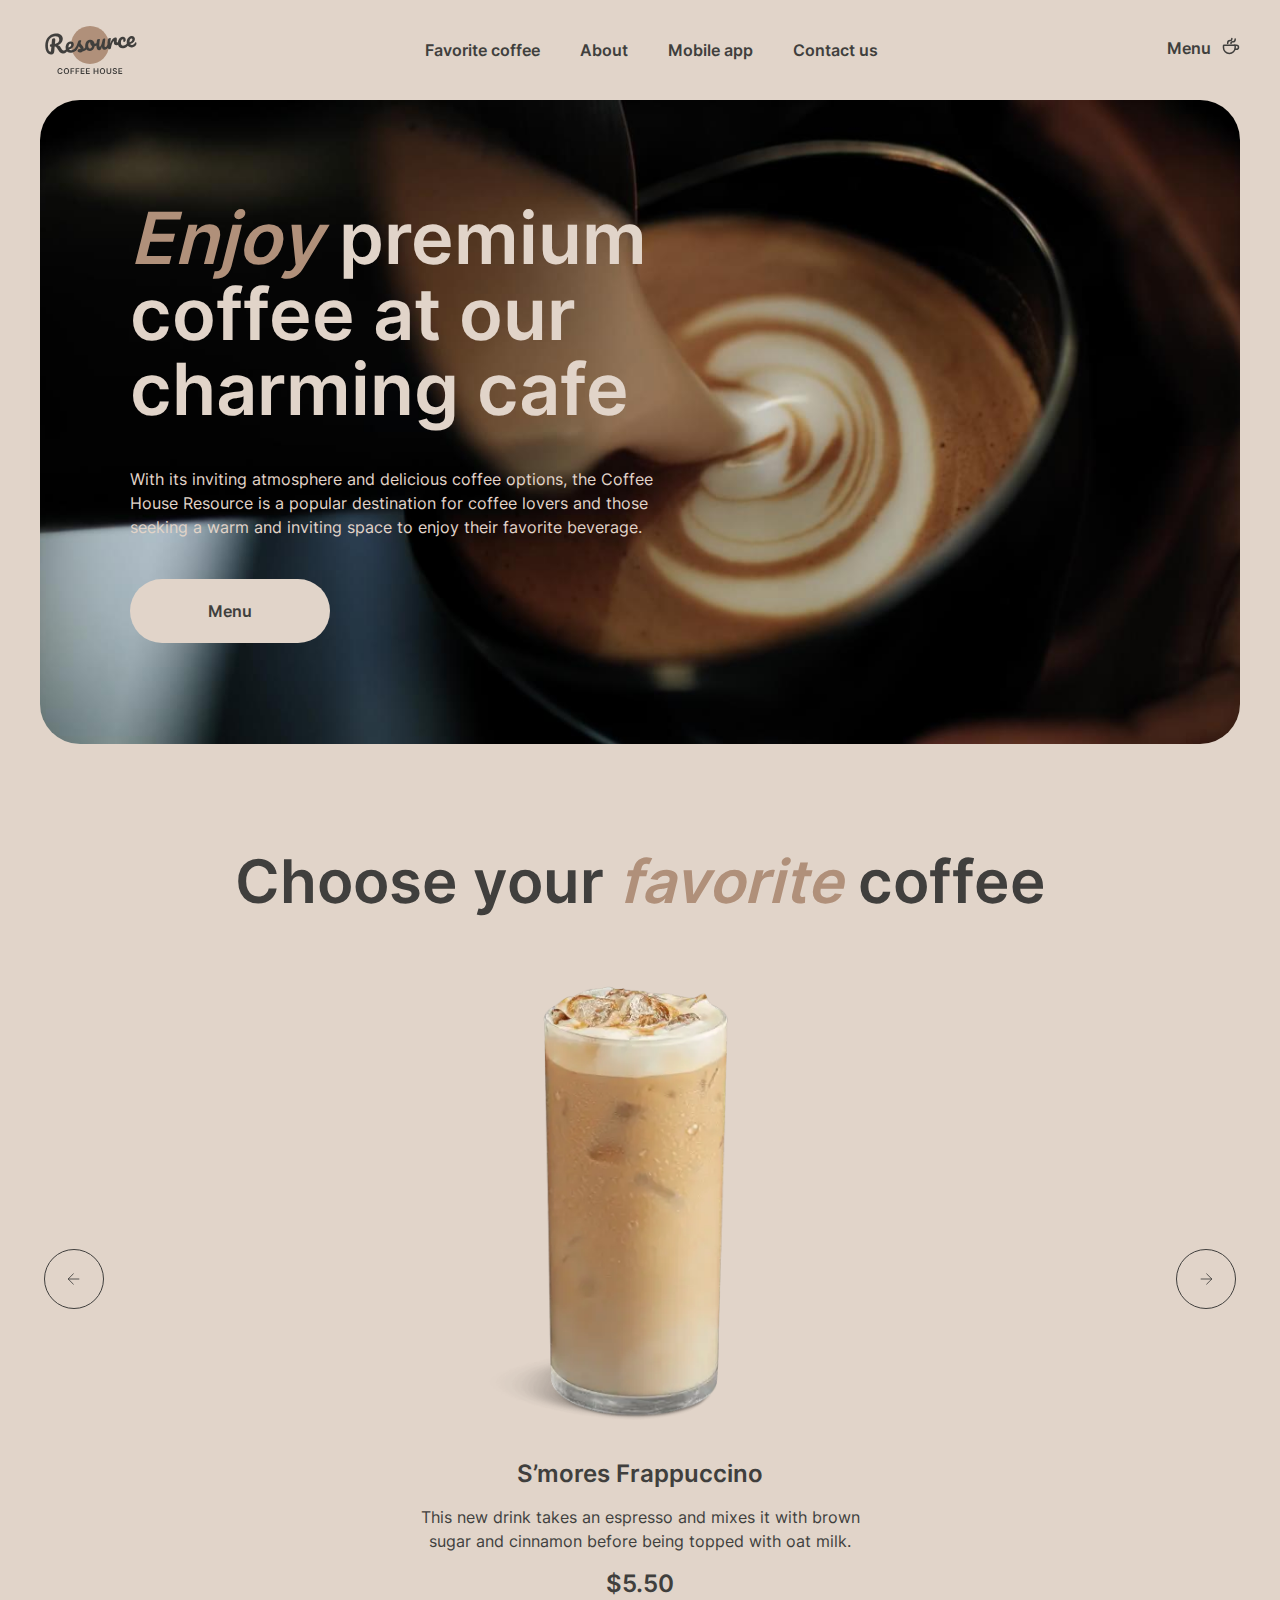
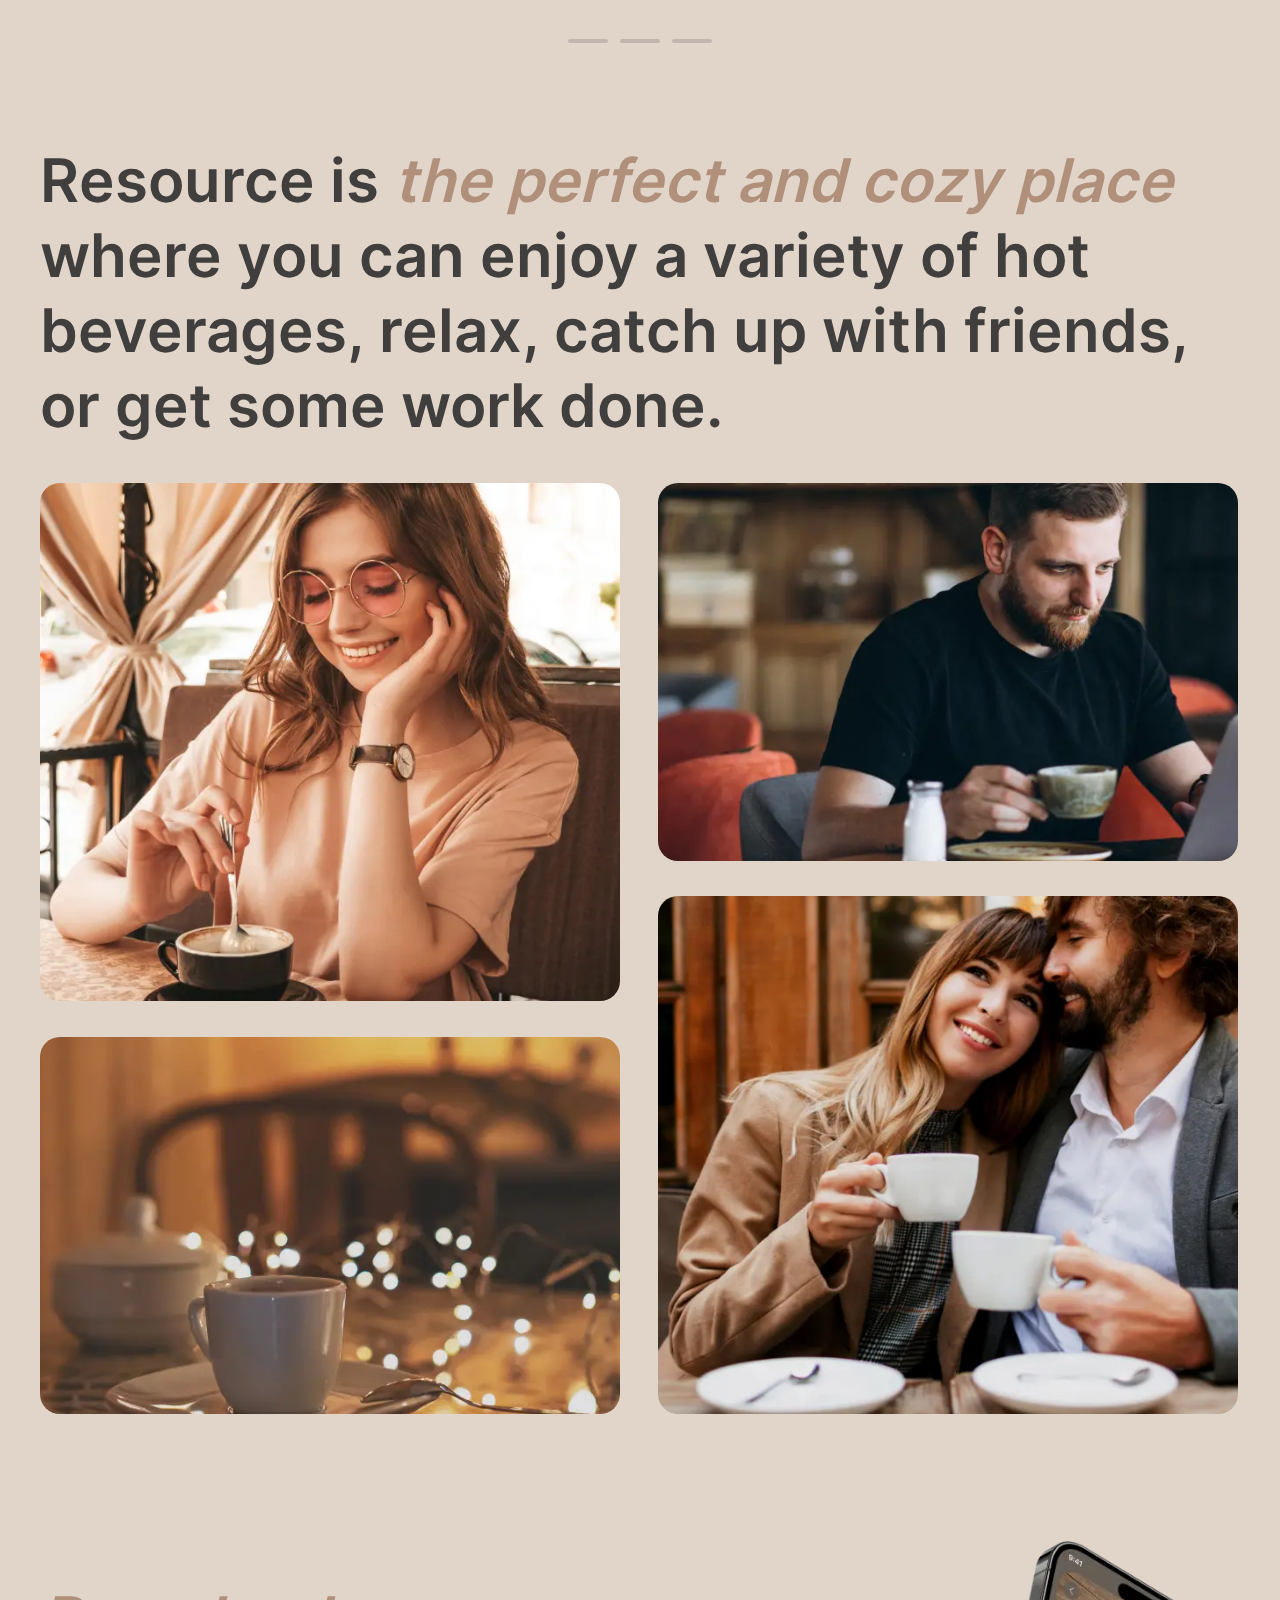
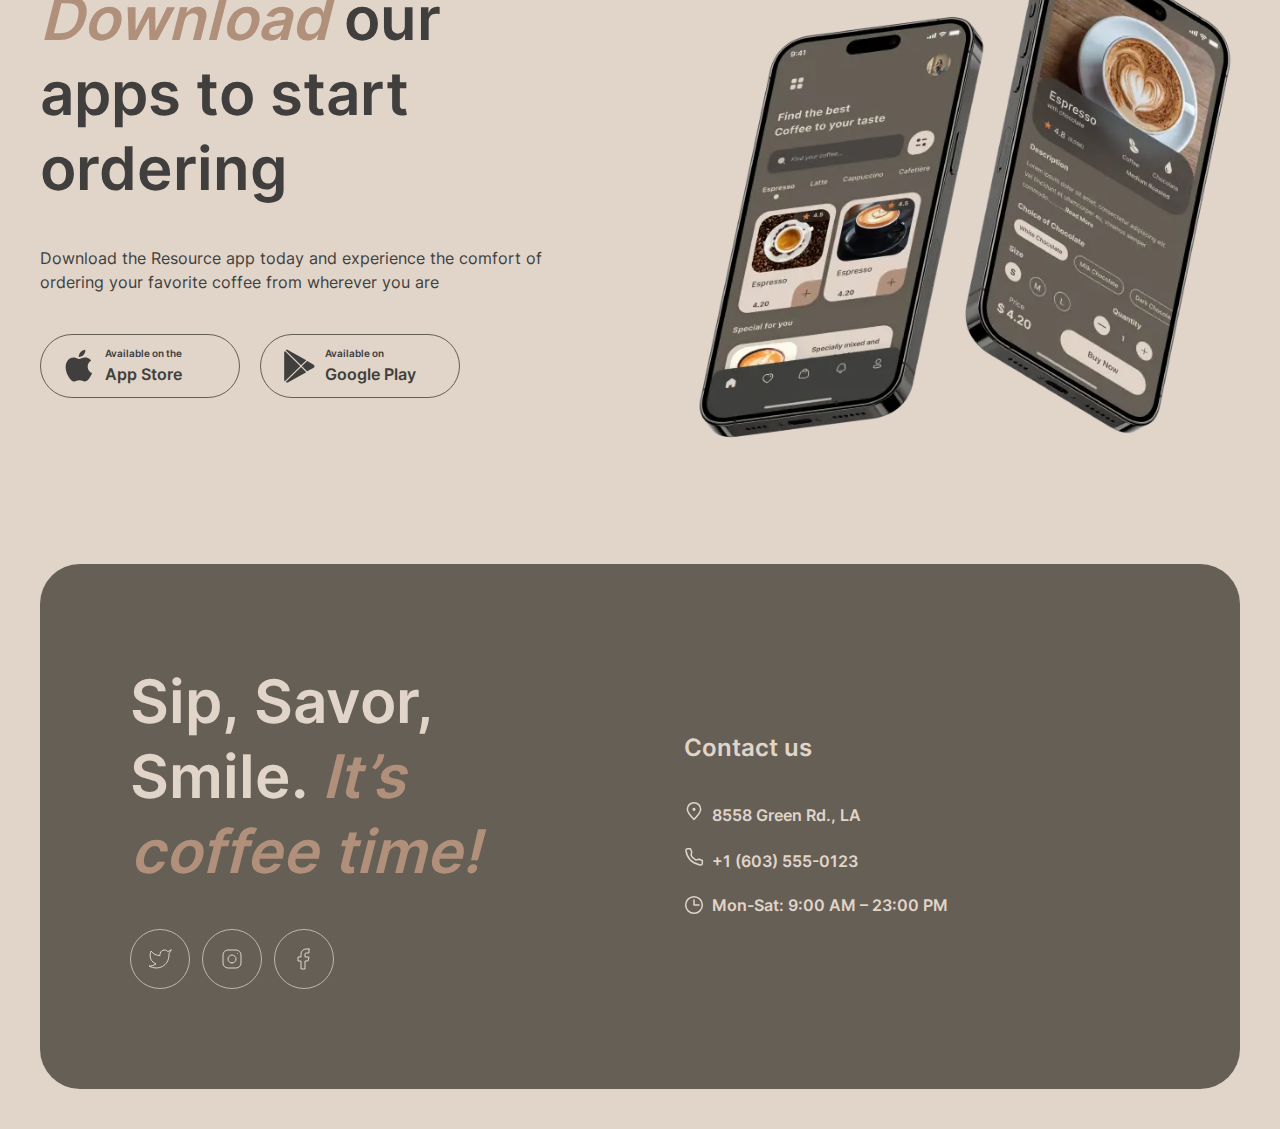
==== commit 790c4f23: "feat: part 3 adding functionality" ====
--- a/index.html
+++ b/index.html
@@ -6,7 +6,7 @@
 	<meta charset="UTF-8">
 	<meta name="format-detection" content="telephone=no">
 	<!-- <style>body{opacity: 0;}</style> -->
-	<link rel="stylesheet" href="css/style.min.css?_v=20231203192244">
+	<link rel="stylesheet" href="css/style.min.css?_v=20231212175919">
 	<link rel="shortcut icon" href="favicon.ico">
 	<!-- <meta name="robots" content="noindex, nofollow"> -->
 	<meta name="viewport" content="width=device-width, initial-scale=1.0">
@@ -48,6 +48,7 @@
 								<use href="img/icons/sprite.svg#coffee-cup"></use>
 							</svg>
 						</a>
+						<video class="promo__video" data-src="./files/promo.mp4" data-poster="img/enjoy/bg.jpg" preload autoplay muted loop></video>
 					</div>
 				</div>
 			</section>
@@ -206,7 +207,7 @@
 			</div>
 		</footer>
 	</div>
-	<script src="js/app.min.js?_v=20231203192244"></script>
+	<script src="js/app.min.js?_v=20231212175919"></script>
 </body>
 
 </html>--- a/css/style.min.css
+++ b/css/style.min.css
@@ -1 +1 @@
-@charset "UTF-8";@font-face{font-family:Inter;font-display:swap;src:url(../fonts/Inter-Regular.woff2) format("woff2");font-weight:400;font-style:normal}@font-face{font-family:Inter;font-display:swap;src:url(../fonts/Inter-SemiBold.woff2) format("woff2");font-weight:600;font-style:normal}@font-face{font-family:Inter;font-display:swap;src:url(../fonts/Inter-Bold.woff2) format("woff2");font-weight:700;font-style:normal}*{padding:0;margin:0;border:0}*,:after,:before{-webkit-box-sizing:border-box;box-sizing:border-box}body,html{height:100%;min-width:380px}body{color:#403f3d;line-height:1;font-family:Inter;font-size:.875rem;-ms-text-size-adjust:100%;-moz-text-size-adjust:100%;-webkit-text-size-adjust:100%;-webkit-font-smoothing:antialiased;-moz-osx-font-smoothing:grayscale}button,input,select,textarea{font:inherit}button{cursor:pointer;color:inherit;background-color:inherit}a{color:inherit;font:inherit}a:link,a:visited{text-decoration:none}a:hover{text-decoration:none}li{list-style:none}img{vertical-align:top;max-width:100%;height:auto;-o-object-fit:contain;object-fit:contain}h1,h2,h3,h4,h5,h6{font-weight:inherit;font-size:inherit}button,input,select,textarea{font:inherit}html{scroll-behavior:smooth;background:#e1d4c9}.lock body{overflow:hidden;-ms-touch-action:none;touch-action:none}.wrapper{min-height:100%;display:-webkit-box;display:-ms-flexbox;display:flex;-webkit-box-orient:vertical;-webkit-box-direction:normal;-ms-flex-direction:column;flex-direction:column;overflow:hidden}.wrapper>main{-webkit-box-flex:1;-ms-flex:1 1 auto;flex:1 1 auto}.wrapper>*{min-width:0}[class*=__container]{max-width:85rem;-webkit-box-sizing:content-box;box-sizing:content-box;margin:0 auto}.visually-hidden{position:absolute;width:1px;height:1px;margin:-1px;border:0;padding:0;white-space:nowrap;clip:rect(0 0 0 0);overflow:hidden}[class*=-ibg]{position:relative}[class*=-ibg] img{position:absolute;width:100%;height:100%;top:0;left:0;-o-object-fit:cover;object-fit:cover}[class*=-ibg_contain] img{-o-object-fit:contain;object-fit:contain}[class*=-ibg_content]{display:-webkit-box;display:-ms-flexbox;display:flex;-webkit-box-orient:vertical;-webkit-box-direction:normal;-ms-flex-direction:column;flex-direction:column;-webkit-box-pack:center;-ms-flex-pack:center;justify-content:center;-webkit-box-align:center;-ms-flex-align:center;align-items:center}[class*=-ibg_content] img{max-width:100%;height:auto;-o-object-fit:contain;object-fit:contain}.section-title{font-family:Inter;font-weight:600;line-height:125%;color:#403f3d}.section-title span{font-style:italic;color:#b0907a}.button-icon-dark{display:-webkit-box;display:-ms-flexbox;display:flex;-webkit-box-pack:center;-ms-flex-pack:center;justify-content:center;-webkit-box-align:center;-ms-flex-align:center;align-items:center;width:3.75rem;height:3.75rem;color:#403f3d;border:.0625rem solid #403f3d;border-radius:50%}.button-icon-dark:disabled{opacity:.2;cursor:default}.no-touch .button-icon-dark:not(:disabled):hover{color:#e1d4c9;border:.0625rem solid #665f55;background-color:#665f55}.product-card{width:19.375rem;min-height:31.5625rem;height:100%;border:.0625rem solid #c1b6ad;border-radius:2.5rem}.product-card__link{height:100%;display:-webkit-box;display:-ms-flexbox;display:flex;-webkit-box-orient:vertical;-webkit-box-direction:normal;-ms-flex-direction:column;flex-direction:column;-webkit-box-pack:justify;-ms-flex-pack:justify;justify-content:space-between;cursor:pointer}.no-touch .product-card__link:hover img{-webkit-transform:scale(1);-ms-transform:scale(1);transform:scale(1)}.product-card__image{width:19.25rem;height:19.25rem;border-radius:2.5rem;overflow:hidden}.product-card__image img{-webkit-transform:scale(1.1);-ms-transform:scale(1.1);transform:scale(1.1);-webkit-transition:all 1s ease 0s;transition:all 1s ease 0s}.product-card__content{-webkit-box-flex:1;-ms-flex:1 1 auto;flex:1 1 auto;display:-webkit-box;display:-ms-flexbox;display:flex;-webkit-box-orient:vertical;-webkit-box-direction:normal;-ms-flex-direction:column;flex-direction:column;-webkit-box-pack:justify;-ms-flex-pack:justify;justify-content:space-between;gap:.75rem;padding:1.25rem}.product-card__title{font-family:Inter;font-size:1.5rem;font-weight:600;line-height:125%}.product-card__text{-webkit-box-flex:1;-ms-flex:1 1 100%;flex:1 1 100%;font-family:Inter;font-size:1rem;font-weight:400;line-height:150%}.product-card__price{font-family:Inter;font-size:1.5rem;font-weight:600;line-height:125%}.icon-menu{display:none}.header{font-family:Inter;font-size:1rem;font-weight:600;line-height:150%;min-height:6.25rem}.header__logo{-webkit-box-flex:0;-ms-flex:0 0 6.25rem;flex:0 0 6.25rem;-ms-flex-item-align:start;-ms-grid-row-align:start;align-self:start;height:auto;-webkit-transition:-webkit-transform .3s ease 0s;transition:-webkit-transform .3s ease 0s;transition:transform .3s ease 0s;transition:transform .3s ease 0s,-webkit-transform .3s ease 0s}.no-touch .header__logo:hover{-webkit-transform:scale(1.1);-ms-transform:scale(1.1);transform:scale(1.1)}.html-home .header__logo{cursor:default;-webkit-user-select:none;-moz-user-select:none;-ms-user-select:none;user-select:none;pointer-events:none}.menu{display:-webkit-box;display:-ms-flexbox;display:flex;-webkit-box-pack:justify;-ms-flex-pack:justify;justify-content:space-between;-webkit-box-align:center;-ms-flex-align:center;align-items:center;padding-top:1.25rem;padding-bottom:1.25rem}.menu__icon{-webkit-box-flex:0;-ms-flex:0 0 auto;flex:0 0 auto}.menu__body{-webkit-box-flex:1;-ms-flex:1 1 auto;flex:1 1 auto;display:-webkit-box;display:-ms-flexbox;display:flex}.menu__list{-webkit-box-flex:1;-ms-flex:1 1 auto;flex:1 1 auto;display:-webkit-box;display:-ms-flexbox;display:flex;-ms-flex-wrap:wrap;flex-wrap:wrap;-webkit-box-pack:center;-ms-flex-pack:center;justify-content:center;-webkit-box-align:center;-ms-flex-align:center;align-items:center;-webkit-column-gap:2rem;-moz-column-gap:2rem;column-gap:2rem;margin-left:2.5rem;margin-right:2.5rem}.menu__link{position:relative;padding:.25rem;margin-bottom:.25rem}.menu__link:after{content:"";position:absolute;bottom:0;right:50%;width:0;height:.125rem;background-color:#403f3d;-webkit-transform:translateX(50%);-ms-transform:translateX(50%);transform:translateX(50%);opacity:0;-webkit-transition:all .3s ease 0s;transition:all .3s ease 0s}.no-touch .menu__link:hover:after{width:calc(100% - .5rem);opacity:1}.menu__link_menu{-webkit-box-flex:0;-ms-flex:0 0 5rem;flex:0 0 5rem;display:-webkit-box;display:-ms-flexbox;display:flex;-webkit-box-pack:justify;-ms-flex-pack:justify;justify-content:space-between;-webkit-box-align:center;-ms-flex-align:center;align-items:center;gap:.625rem;max-height:2.125rem;margin-right:-.3125rem}.html-menu .menu__link_menu{cursor:default;-webkit-user-select:none;-moz-user-select:none;-ms-user-select:none;user-select:none;pointer-events:none}.menu__link_menu svg{-ms-flex-item-align:start;-ms-grid-row-align:start;align-self:start;width:1.25rem;height:1.25rem}.html-menu .menu__link_menu:after,.no-touch .menu__link_menu:hover:after{width:calc(100% - .5rem);opacity:1}.footer{color:#e1d4c9;margin-bottom:2.5rem}.footer__wrapper{display:-ms-grid;display:grid;grid-template-columns:repeat(auto-fit,minmax(19.75rem,1fr));-webkit-column-gap:8.6206896552%;-moz-column-gap:8.6206896552%;column-gap:8.6206896552%;padding:6.25rem;background-color:#665f55;border-radius:40px}.footer__column_contacts{display:-webkit-box;display:-ms-flexbox;display:flex;-webkit-box-orient:vertical;-webkit-box-direction:normal;-ms-flex-direction:column;flex-direction:column;-webkit-box-pack:center;-ms-flex-pack:center;justify-content:center;gap:2.375rem}.footer__title{font-family:Inter;font-weight:600;line-height:125%;margin-bottom:2.5rem}.footer__title span{font-style:italic;color:#b0907a}.footer__socials{display:-webkit-box;display:-ms-flexbox;display:flex;gap:.75rem}.footer__social-link{display:-webkit-box;display:-ms-flexbox;display:flex;-webkit-box-pack:center;-ms-flex-pack:center;justify-content:center;-webkit-box-align:center;-ms-flex-align:center;align-items:center;width:3.75rem;height:3.75rem;border:.0625rem solid #c1b6ad;border-radius:50%;-webkit-transition:all .3s ease 0s;transition:all .3s ease 0s}.no-touch .footer__social-link:hover{color:#403f3d;background-color:#e1d4c9;border:.0625rem solid #e1d4c9}.footer__social-link svg{width:1.5rem;height:1.5rem}.footer__subtitle{font-family:Inter;font-size:1.5rem;font-weight:600;line-height:125%}.footer__contacts{display:-webkit-box;display:-ms-flexbox;display:flex;-webkit-box-orient:vertical;-webkit-box-direction:normal;-ms-flex-direction:column;flex-direction:column;-webkit-box-pack:justify;-ms-flex-pack:justify;justify-content:space-between;gap:1rem;font-family:Inter;font-size:1rem;font-weight:600;line-height:150%}.footer__contact-item{display:-webkit-box;display:-ms-flexbox;display:flex;-webkit-box-align:center;-ms-flex-align:center;align-items:center;margin-bottom:.25rem}.footer__contact-item svg{margin-right:.5rem}.footer__contact-link{position:relative;display:inline-block}.footer__contact-link:after{content:"";position:absolute;bottom:-.25rem;left:50%;width:0;height:.0625rem;background-color:#e1d4c9;-webkit-transform:translateX(-50%);-ms-transform:translateX(-50%);transform:translateX(-50%);-webkit-transition:width .3s ease 0s;transition:width .3s ease 0s}.no-touch .footer__contact-link:hover:after{width:100%}.no-webp .promo__content{background:url(../img/enjoy/bg.jpg) center no-repeat}.promo__content{border-radius:2.5rem}.promo__title{max-width:33.125rem;margin-bottom:2.5rem;font-family:Inter;font-weight:600;color:#e1d4c9}.promo__title span{font-style:italic;color:#b0907a}.promo__text{max-width:33.125rem;margin-bottom:2.5rem;font-family:Inter;font-size:1rem;font-weight:400;line-height:150%;color:#e1d4c9}.promo__link{display:-webkit-box;display:-ms-flexbox;display:flex;-webkit-box-pack:center;-ms-flex-pack:center;justify-content:center;-webkit-box-align:center;-ms-flex-align:center;align-items:center;width:12.5rem;height:4rem;border-radius:6.25rem;background-color:#e1d4c9;font-family:Inter;font-size:1rem;font-weight:600;line-height:150%}.promo__link svg{width:0;height:1.25rem;margin-left:0;opacity:0;-webkit-transition:all .3s ease 0s;transition:all .3s ease 0s}.no-touch .promo__link:hover svg{width:1.25rem;margin-left:.5rem;opacity:1}.favorite__title{margin-bottom:2.5rem;text-align:center}.favorite-slider{position:relative;display:-webkit-box;display:-ms-flexbox;display:flex;-webkit-box-orient:vertical;-webkit-box-direction:normal;-ms-flex-direction:column;flex-direction:column;-webkit-box-align:center;-ms-flex-align:center;align-items:center}.favorite-slider__wrapper{margin-bottom:2.5rem;overflow-x:hidden}.favorite-slider__swiper{display:-webkit-box;display:-ms-flexbox;display:flex;gap:1.875rem}.favorite-slider__pagination{display:-webkit-box;display:-ms-flexbox;display:flex;-webkit-box-pack:center;-ms-flex-pack:center;justify-content:center;-webkit-column-gap:.75rem;-moz-column-gap:.75rem;column-gap:.75rem}.favorite-slider__pagination>*{width:2.5rem;height:.25rem;background-color:#c1b6ad;border-radius:.125rem}.favorite-slider__pagination>[class*=active]{background-color:#665f55}.favorite-slider__nav-button{position:absolute;top:50%}.favorite-slider__nav-button>svg{width:.78125rem;height:.75rem}.favorite-slider__nav-button_prev{left:.25rem;-webkit-transform:translateY(calc(-50% - 1.375rem)) rotate(-180deg);-ms-transform:translateY(calc(-50% - 1.375rem)) rotate(-180deg);transform:translateY(calc(-50% - 1.375rem)) rotate(-180deg)}.favorite-slider__nav-button_next{right:.25rem;-webkit-transform:translateY(calc(-50% - 1.375rem));-ms-transform:translateY(calc(-50% - 1.375rem));transform:translateY(calc(-50% - 1.375rem))}.favorite-slide{-webkit-box-flex:0;-ms-flex:0 0 100%;flex:0 0 100%;display:-webkit-box;display:-ms-flexbox;display:flex;-webkit-box-pack:center;-ms-flex-pack:center;justify-content:center}.favorite-slide__link{display:-webkit-box;display:-ms-flexbox;display:flex;-webkit-box-pack:justify;-ms-flex-pack:justify;justify-content:space-between;-webkit-box-orient:vertical;-webkit-box-direction:normal;-ms-flex-direction:column;flex-direction:column;row-gap:1.25rem;cursor:pointer}.favorite-slide__image-ibg{width:100%;height:100%}.favorite-slide__content{display:-webkit-box;display:-ms-flexbox;display:flex;-webkit-box-orient:vertical;-webkit-box-direction:normal;-ms-flex-direction:column;flex-direction:column;-webkit-box-pack:justify;-ms-flex-pack:justify;justify-content:space-between;-webkit-box-align:center;-ms-flex-align:center;align-items:center;row-gap:1rem}.favorite-slide__title{font-family:Inter;font-size:1.5rem;font-weight:600;line-height:125%}.favorite-slide__text{font-family:Inter;font-size:1rem;font-weight:400;line-height:150%;text-align:center}.favorite-slide__price{font-family:Inter;font-size:24px;font-style:normal;font-weight:600;line-height:125%}.about__text{margin-bottom:2.5rem}.about__images{display:-webkit-box;display:-ms-flexbox;display:flex;-webkit-box-orient:vertical;-webkit-box-direction:normal;-ms-flex-flow:column wrap;flex-flow:column wrap;gap:3.7735849057% 2.9411764706%}.about__image-ibg{width:calc(50% - 1.25rem);-webkit-box-flex:1;-ms-flex:1 1 55.66%;flex:1 1 55.66%;overflow:hidden;border-radius:1.25rem}.about__image-ibg_small{-webkit-box-flex:1;-ms-flex:1 1 40.56%;flex:1 1 40.56%}.about__image-ibg img{-webkit-transform:scale(1.1);-ms-transform:scale(1.1);transform:scale(1.1);-webkit-transition:-webkit-transform 1s ease 0s;transition:-webkit-transform 1s ease 0s;transition:transform 1s ease 0s;transition:transform 1s ease 0s,-webkit-transform 1s ease 0s}.no-touch .about__image-ibg:hover img{-webkit-transform:scale(1);-ms-transform:scale(1);transform:scale(1)}.mobile__container{display:-ms-grid;display:grid;grid-template-columns:repeat(auto-fit,minmax(26.25rem,1fr));-webkit-box-align:center;-ms-flex-align:center;align-items:center}.mobile__content{display:-webkit-box;display:-ms-flexbox;display:flex;-webkit-box-orient:vertical;-webkit-box-direction:normal;-ms-flex-direction:column;flex-direction:column;gap:2.5rem}.mobile__text{font-family:Inter;font-size:1rem;font-weight:400;line-height:150%}.mobile__buttons{display:-webkit-box;display:-ms-flexbox;display:flex;-ms-flex-wrap:wrap;flex-wrap:wrap;gap:1.25rem}.mobile__image{display:-webkit-box;display:-ms-flexbox;display:flex;-webkit-box-pack:center;-ms-flex-pack:center;justify-content:center;-webkit-box-align:center;-ms-flex-align:center;align-items:center}.mobile__image img{max-height:39.375rem}.mobile-button{display:-webkit-box;display:-ms-flexbox;display:flex;-webkit-box-align:center;-ms-flex-align:center;align-items:center;-webkit-column-gap:.5rem;-moz-column-gap:.5rem;column-gap:.5rem;min-width:12.5rem;height:4rem;padding:.75rem 1.25rem;border:.0625rem solid #665f55;border-radius:6.25rem;-webkit-transition:all .3s ease 0s;transition:all .3s ease 0s;cursor:pointer}.no-touch .mobile-button:hover{color:#e1d4c9;background-color:#665f55;border:.0625rem solid #665f55}.mobile-button__img{-webkit-box-flex:0;-ms-flex:0 0 auto;flex:0 0 auto;width:2.25rem;height:2.25rem}.mobile-button__content{-webkit-box-flex:1;-ms-flex:1 1 auto;flex:1 1 auto}.mobile-button__subtitle{margin-bottom:.125rem;font-family:Inter;font-size:.625rem;font-weight:600;line-height:140%}.mobile-button__title{font-family:Inter;font-size:1rem;font-weight:600;line-height:150%}.section-menu__title{display:block;max-width:50rem;margin:0 auto 2.5rem auto;text-align:center}.menu-tabs__header{display:-webkit-box;display:-ms-flexbox;display:flex;-webkit-box-pack:center;-ms-flex-pack:center;justify-content:center;-webkit-box-align:center;-ms-flex-align:center;align-items:center;margin-bottom:2.5rem}.menu-tabs__refresh{margin:2.5rem auto 0 auto}.menu-tabs__refresh svg{width:1.5rem;height:1.5rem}.menu-tabs__refresh.hidden{display:none}.menu-tabs-switch{display:-webkit-box;display:-ms-flexbox;display:flex;-webkit-box-align:center;-ms-flex-align:center;align-items:center;gap:.5rem;padding:.4375rem .9375rem .4375rem .4375rem;border:.0625rem solid #c1b6ad;border-radius:6.25rem;font-family:Inter;font-size:1rem;font-weight:600;line-height:150%;-webkit-transition:all .3s ease 0s;transition:all .3s ease 0s;cursor:pointer}.menu-tabs-switch.active,.no-touch .menu-tabs-switch:hover{color:#e1d4c9;background-color:#665f55;border:.0625rem solid #665f55}.menu-tabs-switch.active{cursor:default;-webkit-user-select:none;-moz-user-select:none;-ms-user-select:none;user-select:none;pointer-events:none}.menu-tabs-switch__image{display:-webkit-box;display:-ms-flexbox;display:flex;-webkit-box-pack:center;-ms-flex-pack:center;justify-content:center;-webkit-box-align:center;-ms-flex-align:center;align-items:center;width:1.875rem;height:1.875rem;background-color:#c1b6ad;border-radius:50%}.menu-tabs-switch__image img{width:1rem;height:1.5rem}.menu-tabs-switch.active .menu-tabs-switch__image,.no-touch .menu-tabs-switch:hover .menu-tabs-switch__image{background-color:#e1d4c9}.menu-content-item{display:none}.menu-content-item.active{display:block}.menu-content-item__list{display:-ms-grid;display:grid;grid-template-columns:repeat(auto-fit,19.375rem);grid-auto-rows:1fr;-webkit-box-pack:center;-ms-flex-pack:center;justify-content:center;overflow:hidden;gap:2.5rem}.page__about,.page__favorite,.page__mobile,.page__promo,.page__section-menu{margin-bottom:6.25rem}@media (min-width:48em){[class*=__container]{padding-left:2.5rem}[class*=__container]{padding-right:2.5rem}.section-title{font-size:3.75rem}.footer__wrapper{padding-top:6.25rem}.footer__wrapper{padding-bottom:6.25rem}.footer__wrapper{row-gap:6.25rem}.footer__title{font-size:3.75rem}.promo__content{height:40.25rem}.promo__content{padding-top:6.25rem}.promo__content{padding-bottom:6.25rem}.promo__title{font-size:4.5rem}.promo__title{line-height:4.725rem}.favorite-slide__link{width:30rem}.favorite-slide__link{height:40rem}.mobile__container{gap:6.25rem}.menu-tabs__header{gap:1rem}}@media (min-width:90em){.footer__wrapper{padding-left:6.25rem}.footer__wrapper{padding-right:6.25rem}.promo__content{padding-left:6.25rem}.promo__content{padding-right:6.25rem}.about__images{height:66.25rem}.menu-tabs__refresh{display:none}}@media (max-width:48em){.promo__link svg{width:1.25rem;margin-left:.5rem;opacity:1}.products__item:nth-of-type(n+5){display:none}}@media (max-width:61.99875em){.icon-menu{display:block;position:relative;width:2.75rem;height:2.75rem;cursor:pointer;z-index:5;border:.0625rem solid #403f3d;border-radius:50%;margin-left:1.875rem}.icon-menu::after,.icon-menu::before{content:"";-webkit-transition:all .3s ease 0s;transition:all .3s ease 0s;right:50%;position:absolute;width:1rem;height:.125rem;background-color:#403f3d;-webkit-transform:translateX(50%);-ms-transform:translateX(50%);transform:translateX(50%)}.icon-menu::before{top:calc(50% - .25rem)}.icon-menu::after{bottom:calc(50% - .25rem)}.menu-open .icon-menu::before{top:calc(50% - .0625rem);-webkit-transform:translateX(50%) rotate(-45deg);-ms-transform:translateX(50%) rotate(-45deg);transform:translateX(50%) rotate(-45deg)}.menu-open .icon-menu::after{bottom:calc(50% - .0625rem);-webkit-transform:translateX(50%) rotate(45deg);-ms-transform:translateX(50%) rotate(45deg);transform:translateX(50%) rotate(45deg)}.menu__body{display:none}.menu-open .menu__body{display:-webkit-box;display:-ms-flexbox;display:flex}.footer__wrapper{-ms-grid-columns:1fr;grid-template-columns:1fr}.about__images{height:76.25rem;row-gap:2.5rem;-ms-flex-wrap:nowrap;flex-wrap:nowrap}.about__image-ibg{width:100%;-webkit-box-flex:0;-ms-flex:0 0 36.875rem;flex:0 0 36.875rem}.about__image-ibg_small{display:none}.mobile__container{-ms-grid-columns:1fr;grid-template-columns:1fr}}@media (max-width:38.75em){.favorite-slider__nav-button{display:none}}@media (max-width:23.75em){[class*=__container]{padding-left:1rem}[class*=__container]{padding-right:1rem}.section-title{font-size:2rem}.footer__wrapper{padding-top:3.75rem}.footer__wrapper{padding-bottom:3.75rem}.footer__wrapper{row-gap:2.5rem}.footer__wrapper{padding-left:1rem}.footer__wrapper{padding-right:1rem}.footer__title{font-size:2rem}.promo__content{height:34.5rem}.promo__content{padding-top:3.75rem}.promo__content{padding-bottom:3.75rem}.promo__content{padding-left:1rem}.promo__content{padding-right:1rem}.promo__title{font-size:2.625rem}.promo__title{line-height:3.01875rem}.favorite-slide__link{width:21.75rem}.favorite-slide__link{height:33.25rem}.mobile__container{gap:2.5rem}.menu-tabs__header{gap:.5rem}}@media (min-width:23.75em) and (max-width:48em){[class*=__container]{padding-left:clamp(1rem ,-.4690721649rem + 6.1855670103vw ,2.5rem)}[class*=__container]{padding-right:clamp(1rem ,-.4690721649rem + 6.1855670103vw ,2.5rem)}.section-title{font-size:clamp(2rem ,.2860824742rem + 7.2164948454vw ,3.75rem)}.footer__wrapper{padding-top:clamp(3.75rem ,1.3015463918rem + 10.3092783505vw ,6.25rem)}.footer__wrapper{padding-bottom:clamp(3.75rem ,1.3015463918rem + 10.3092783505vw ,6.25rem)}.footer__wrapper{row-gap:clamp(2.5rem ,-1.1726804124rem + 15.4639175258vw ,6.25rem)}.footer__wrapper{padding-left:clamp(1rem ,-1.6932989691rem + 11.3402061856vw ,3.75rem)}.footer__wrapper{padding-right:clamp(1rem ,-1.6932989691rem + 11.3402061856vw ,3.75rem)}.footer__title{font-size:clamp(2rem ,.2860824742rem + 7.2164948454vw ,3.75rem)}.promo__content{height:clamp(34.5rem ,28.868556701rem + 23.7113402062vw ,40.25rem)}.promo__content{padding-top:clamp(3.75rem ,1.3015463918rem + 10.3092783505vw ,6.25rem)}.promo__content{padding-bottom:clamp(3.75rem ,1.3015463918rem + 10.3092783505vw ,6.25rem)}.promo__content{padding-left:clamp(1rem ,-1.6932989691rem + 11.3402061856vw ,3.75rem)}.promo__content{padding-right:clamp(1rem ,-1.6932989691rem + 11.3402061856vw ,3.75rem)}.promo__title{font-size:clamp(2.625rem ,.7886597938rem + 7.7319587629vw ,4.5rem)}.promo__title{line-height:clamp(3.01875rem ,1.3476804124rem + 7.0360824742vw ,4.725rem)}.favorite-slide__link{width:clamp(21.75rem ,13.6701030928rem + 34.0206185567vw ,30rem)}.favorite-slide__link{height:clamp(33.25rem ,26.6391752577rem + 27.8350515464vw ,40rem)}.mobile__container{gap:clamp(2.5rem ,-1.1726804124rem + 15.4639175258vw ,6.25rem)}.menu-tabs__header{gap:clamp(.5rem ,.0103092784rem + 2.0618556701vw ,1rem)}}@media (min-width:48em) and (max-width:90em){.footer__wrapper{padding-left:clamp(3.75rem ,.8928571429rem + 5.9523809524vw ,6.25rem)}.footer__wrapper{padding-right:clamp(3.75rem ,.8928571429rem + 5.9523809524vw ,6.25rem)}.promo__content{padding-left:clamp(3.75rem ,.8928571429rem + 5.9523809524vw ,6.25rem)}.promo__content{padding-right:clamp(3.75rem ,.8928571429rem + 5.9523809524vw ,6.25rem)}}@media (min-width:61.99875em) and (max-width:90em){.about__images{height:clamp(43.75rem ,-6.0682000804rem + 80.3535556448vw ,66.25rem)}}.webp .promo__content{background:url(../img/enjoy/bg.webp) center no-repeat}+@charset "UTF-8";@font-face{font-family:Inter;font-display:swap;src:url(../fonts/Inter-Regular.woff2) format("woff2");font-weight:400;font-style:normal}@font-face{font-family:Inter;font-display:swap;src:url(../fonts/Inter-SemiBold.woff2) format("woff2");font-weight:600;font-style:normal}@font-face{font-family:Inter;font-display:swap;src:url(../fonts/Inter-Bold.woff2) format("woff2");font-weight:700;font-style:normal}*{padding:0;margin:0;border:0}*,:after,:before{-webkit-box-sizing:border-box;box-sizing:border-box}body,html{height:100%;min-width:380px}body{color:#403f3d;line-height:1;font-family:Inter;font-size:.875rem;-ms-text-size-adjust:100%;-moz-text-size-adjust:100%;-webkit-text-size-adjust:100%;-webkit-font-smoothing:antialiased;-moz-osx-font-smoothing:grayscale}button,input,select,textarea{font:inherit}button{cursor:pointer;color:inherit;background-color:inherit}a{color:inherit;font:inherit}a:link,a:visited{text-decoration:none}a:hover{text-decoration:none}li{list-style:none}img{vertical-align:top;max-width:100%;height:auto;-o-object-fit:contain;object-fit:contain}h1,h2,h3,h4,h5,h6{font-weight:inherit;font-size:inherit}button,input,select,textarea{font:inherit}html{scroll-behavior:smooth;background:#e1d4c9}.lock body{overflow:hidden;-ms-touch-action:none;touch-action:none}.wrapper{min-height:100%;display:-webkit-box;display:-ms-flexbox;display:flex;-webkit-box-orient:vertical;-webkit-box-direction:normal;-ms-flex-direction:column;flex-direction:column;overflow:hidden}.wrapper>main{-webkit-box-flex:1;-ms-flex:1 1 auto;flex:1 1 auto}.wrapper>*{min-width:0}[class*=__container]{max-width:85rem;-webkit-box-sizing:content-box;box-sizing:content-box;margin:0 auto}.visually-hidden{position:absolute;width:1px;height:1px;margin:-1px;border:0;padding:0;white-space:nowrap;clip:rect(0 0 0 0);overflow:hidden}[class*=-ibg]{position:relative}[class*=-ibg] img{position:absolute;width:100%;height:100%;top:0;left:0;-o-object-fit:cover;object-fit:cover}[class*=-ibg_contain] img{-o-object-fit:contain;object-fit:contain}[class*=-ibg_content]{display:-webkit-box;display:-ms-flexbox;display:flex;-webkit-box-orient:vertical;-webkit-box-direction:normal;-ms-flex-direction:column;flex-direction:column;-webkit-box-pack:center;-ms-flex-pack:center;justify-content:center;-webkit-box-align:center;-ms-flex-align:center;align-items:center}[class*=-ibg_content] img{max-width:100%;height:auto;-o-object-fit:contain;object-fit:contain}.section-title{font-family:Inter;font-weight:600;line-height:125%;color:#403f3d}.section-title span{font-style:italic;color:#b0907a}.button-icon-dark{display:-webkit-box;display:-ms-flexbox;display:flex;-webkit-box-pack:center;-ms-flex-pack:center;justify-content:center;-webkit-box-align:center;-ms-flex-align:center;align-items:center;width:3.75rem;height:3.75rem;color:#403f3d;border:.0625rem solid #403f3d;border-radius:50%}.button-icon-dark:disabled{opacity:.2;cursor:default}.no-touch .button-icon-dark:not(:disabled):hover{color:#e1d4c9;border:.0625rem solid #665f55;background-color:#665f55}.product-card{width:19.375rem;min-height:31.5625rem;height:100%;border:.0625rem solid #c1b6ad;border-radius:2.5rem}.product-card__link{height:100%;display:-webkit-box;display:-ms-flexbox;display:flex;-webkit-box-orient:vertical;-webkit-box-direction:normal;-ms-flex-direction:column;flex-direction:column;-webkit-box-pack:justify;-ms-flex-pack:justify;justify-content:space-between;cursor:pointer}.no-touch .product-card__link:hover img{-webkit-transform:scale(1);-ms-transform:scale(1);transform:scale(1)}.product-card__image{width:19.25rem;height:19.25rem;border-radius:2.5rem;overflow:hidden}.product-card__image img{-webkit-transform:scale(1.1);-ms-transform:scale(1.1);transform:scale(1.1);-webkit-transition:all 1s ease 0s;transition:all 1s ease 0s}.product-card__content{-webkit-box-flex:1;-ms-flex:1 1 auto;flex:1 1 auto;display:-webkit-box;display:-ms-flexbox;display:flex;-webkit-box-orient:vertical;-webkit-box-direction:normal;-ms-flex-direction:column;flex-direction:column;-webkit-box-pack:justify;-ms-flex-pack:justify;justify-content:space-between;gap:.75rem;padding:1.25rem}.product-card__title{font-family:Inter;font-size:1.5rem;font-weight:600;line-height:125%}.product-card__text{-webkit-box-flex:1;-ms-flex:1 1 100%;flex:1 1 100%;font-family:Inter;font-size:1rem;font-weight:400;line-height:150%}.product-card__price{font-family:Inter;font-size:1.5rem;font-weight:600;line-height:125%}.icon-menu{display:none}.header{font-family:Inter;font-size:1rem;font-weight:600;line-height:150%;min-height:6.25rem}.header__logo{-webkit-box-flex:0;-ms-flex:0 0 6.25rem;flex:0 0 6.25rem;-ms-flex-item-align:start;-ms-grid-row-align:start;align-self:start;height:auto;-webkit-transition:-webkit-transform .3s ease 0s;transition:-webkit-transform .3s ease 0s;transition:transform .3s ease 0s;transition:transform .3s ease 0s,-webkit-transform .3s ease 0s;z-index:110}.no-touch .header__logo:hover{-webkit-transform:scale(1.1);-ms-transform:scale(1.1);transform:scale(1.1)}.html-home .header__logo{cursor:default;-webkit-user-select:none;-moz-user-select:none;-ms-user-select:none;user-select:none;pointer-events:none}.menu{display:-webkit-box;display:-ms-flexbox;display:flex;-webkit-box-pack:justify;-ms-flex-pack:justify;justify-content:space-between;-webkit-box-align:center;-ms-flex-align:center;align-items:center;padding-top:1.25rem;padding-bottom:1.25rem}.menu__icon{-webkit-box-flex:0;-ms-flex:0 0 auto;flex:0 0 auto}.menu__body{-webkit-box-flex:1;-ms-flex:1 1 auto;flex:1 1 auto;display:-webkit-box;display:-ms-flexbox;display:flex}.menu__list{-webkit-box-flex:1;-ms-flex:1 1 auto;flex:1 1 auto;display:-webkit-box;display:-ms-flexbox;display:flex;-ms-flex-wrap:wrap;flex-wrap:wrap;-webkit-box-pack:center;-ms-flex-pack:center;justify-content:center;-webkit-box-align:center;-ms-flex-align:center;align-items:center;-webkit-column-gap:2rem;-moz-column-gap:2rem;column-gap:2rem;margin-left:2.5rem;margin-right:2.5rem}.menu__link{-webkit-box-flex:1;-ms-flex:1 1 100%;flex:1 1 100%;position:relative;padding:.25rem;margin-bottom:.25rem}.menu__link:after{content:"";position:absolute;bottom:0;right:50%;width:0;height:.125rem;background-color:#403f3d;-webkit-transform:translateX(50%);-ms-transform:translateX(50%);transform:translateX(50%);opacity:0;-webkit-transition:all .3s ease 0s;transition:all .3s ease 0s}.no-touch .menu__link:hover:after{width:calc(100% - .5rem);opacity:1}.menu__link_menu{-webkit-box-flex:0;-ms-flex:0 0 5rem;flex:0 0 5rem;display:-webkit-box;display:-ms-flexbox;display:flex;-webkit-box-pack:justify;-ms-flex-pack:justify;justify-content:space-between;-webkit-box-align:center;-ms-flex-align:center;align-items:center;gap:.625rem;max-width:5.125rem;max-height:2.125rem;margin-right:-.3125rem}.html-menu .menu__link_menu{cursor:default;-webkit-user-select:none;-moz-user-select:none;-ms-user-select:none;user-select:none;pointer-events:none}.menu__link_menu svg{-ms-flex-item-align:start;-ms-grid-row-align:start;align-self:start;width:1.25rem;height:1.25rem}.html-menu .menu__link_menu:after,.no-touch .menu__link_menu:hover:after{width:calc(100% - .5rem);opacity:1}.footer{color:#e1d4c9;margin-bottom:2.5rem}.footer__wrapper{display:-ms-grid;display:grid;grid-template-columns:repeat(auto-fit,minmax(19.75rem,1fr));-webkit-column-gap:8.6206896552%;-moz-column-gap:8.6206896552%;column-gap:8.6206896552%;padding:6.25rem;background-color:#665f55;border-radius:40px}.footer__column_contacts{display:-webkit-box;display:-ms-flexbox;display:flex;-webkit-box-orient:vertical;-webkit-box-direction:normal;-ms-flex-direction:column;flex-direction:column;-webkit-box-pack:center;-ms-flex-pack:center;justify-content:center;gap:2.375rem}.footer__title{font-family:Inter;font-weight:600;line-height:125%;margin-bottom:2.5rem}.footer__title span{font-style:italic;color:#b0907a}.footer__socials{display:-webkit-box;display:-ms-flexbox;display:flex;gap:.75rem}.footer__social-link{display:-webkit-box;display:-ms-flexbox;display:flex;-webkit-box-pack:center;-ms-flex-pack:center;justify-content:center;-webkit-box-align:center;-ms-flex-align:center;align-items:center;width:3.75rem;height:3.75rem;border:.0625rem solid #c1b6ad;border-radius:50%;-webkit-transition:all .3s ease 0s;transition:all .3s ease 0s}.no-touch .footer__social-link:hover{color:#403f3d;background-color:#e1d4c9;border:.0625rem solid #e1d4c9}.footer__social-link svg{width:1.5rem;height:1.5rem}.footer__subtitle{font-family:Inter;font-size:1.5rem;font-weight:600;line-height:125%}.footer__contacts{display:-webkit-box;display:-ms-flexbox;display:flex;-webkit-box-orient:vertical;-webkit-box-direction:normal;-ms-flex-direction:column;flex-direction:column;-webkit-box-pack:justify;-ms-flex-pack:justify;justify-content:space-between;gap:1rem;font-family:Inter;font-size:1rem;font-weight:600;line-height:150%}.footer__contact-item{display:-webkit-box;display:-ms-flexbox;display:flex;-webkit-box-align:center;-ms-flex-align:center;align-items:center;margin-bottom:.25rem}.footer__contact-item svg{margin-right:.5rem}.footer__contact-link{position:relative;display:inline-block}.footer__contact-link:after{content:"";position:absolute;bottom:-.25rem;left:50%;width:0;height:.0625rem;background-color:#e1d4c9;-webkit-transform:translateX(-50%);-ms-transform:translateX(-50%);transform:translateX(-50%);-webkit-transition:width .3s ease 0s;transition:width .3s ease 0s}.no-touch .footer__contact-link:hover:after{width:100%}.promo__content{position:relative;border-radius:2.5rem;overflow:hidden}.promo__title{max-width:33.125rem;margin-bottom:2.5rem;font-family:Inter;font-weight:600;color:#e1d4c9}.promo__title span{font-style:italic;color:#b0907a}.promo__text{max-width:33.125rem;margin-bottom:2.5rem;font-family:Inter;font-size:1rem;font-weight:400;line-height:150%;color:#e1d4c9}.promo__link{display:-webkit-box;display:-ms-flexbox;display:flex;-webkit-box-pack:center;-ms-flex-pack:center;justify-content:center;-webkit-box-align:center;-ms-flex-align:center;align-items:center;width:12.5rem;height:4rem;border-radius:6.25rem;background-color:#e1d4c9;font-family:Inter;font-size:1rem;font-weight:600;line-height:150%}.promo__link svg{width:0;height:1.25rem;margin-left:0;opacity:0;-webkit-transition:all .3s ease 0s;transition:all .3s ease 0s}.no-touch .promo__link:hover svg{width:1.25rem;margin-left:.5rem;opacity:1}.promo__video{position:absolute;top:50%;left:50%;width:100%;height:100%;-webkit-transform:translate(-50%,-50%);-ms-transform:translate(-50%,-50%);transform:translate(-50%,-50%);-o-object-fit:cover;object-fit:cover;z-index:-1}.favorite__title{margin-bottom:2.5rem;text-align:center}.favorite-slider{position:relative;display:-webkit-box;display:-ms-flexbox;display:flex;-webkit-box-orient:vertical;-webkit-box-direction:normal;-ms-flex-direction:column;flex-direction:column;-webkit-box-align:center;-ms-flex-align:center;align-items:center}.favorite-slider__wrapper{max-width:30rem;width:100%;margin-bottom:2.5rem;overflow-x:hidden}.favorite-slider__swiper{display:-webkit-box;display:-ms-flexbox;display:flex;gap:1.875rem}.favorite-slider__pagination{display:-webkit-box;display:-ms-flexbox;display:flex;-webkit-box-pack:center;-ms-flex-pack:center;justify-content:center;-webkit-column-gap:.75rem;-moz-column-gap:.75rem;column-gap:.75rem}.favorite-slider__pagination>span{position:relative;width:2.5rem;height:.25rem;background-color:#c1b6ad;border-radius:.125rem}.favorite-slider__pagination>span:after{position:absolute;content:"";left:0;top:0;width:0;height:100%;background-color:#665f55;border-radius:.125rem}.favorite-slider__pagination>span._active:after{-webkit-animation:filling 5s linear forwards;animation:filling 5s linear forwards}.favorite-slider__pagination>span._active._paused:after{-webkit-animation-play-state:paused;animation-play-state:paused}@-webkit-keyframes filling{from{width:0}to{width:100%}}@keyframes filling{from{width:0}to{width:100%}}.favorite-slider__nav-button{position:absolute;top:50%}.favorite-slider__nav-button>svg{width:.78125rem;height:.75rem}.favorite-slider__nav-button_prev{left:.25rem;-webkit-transform:translateY(calc(-50% - 1.375rem)) rotate(-180deg);-ms-transform:translateY(calc(-50% - 1.375rem)) rotate(-180deg);transform:translateY(calc(-50% - 1.375rem)) rotate(-180deg)}.favorite-slider__nav-button_next{right:.25rem;-webkit-transform:translateY(calc(-50% - 1.375rem));-ms-transform:translateY(calc(-50% - 1.375rem));transform:translateY(calc(-50% - 1.375rem))}.favorite-slide{-webkit-box-flex:0;-ms-flex:0 0 100%;flex:0 0 100%;display:-webkit-box;display:-ms-flexbox;display:flex;-webkit-box-pack:center;-ms-flex-pack:center;justify-content:center}.favorite-slide__link{display:-webkit-box;display:-ms-flexbox;display:flex;-webkit-box-pack:justify;-ms-flex-pack:justify;justify-content:space-between;-webkit-box-orient:vertical;-webkit-box-direction:normal;-ms-flex-direction:column;flex-direction:column;row-gap:1.25rem;cursor:pointer}.favorite-slide__image-ibg{width:100%;height:100%}.favorite-slide__content{display:-webkit-box;display:-ms-flexbox;display:flex;-webkit-box-orient:vertical;-webkit-box-direction:normal;-ms-flex-direction:column;flex-direction:column;-webkit-box-pack:justify;-ms-flex-pack:justify;justify-content:space-between;-webkit-box-align:center;-ms-flex-align:center;align-items:center;row-gap:1rem}.favorite-slide__title{font-family:Inter;font-size:1.5rem;font-weight:600;line-height:125%}.favorite-slide__text{font-family:Inter;font-size:1rem;font-weight:400;line-height:150%;text-align:center}.favorite-slide__price{font-family:Inter;font-size:24px;font-style:normal;font-weight:600;line-height:125%}.about__text{margin-bottom:2.5rem}.about__images{display:-webkit-box;display:-ms-flexbox;display:flex;-webkit-box-orient:vertical;-webkit-box-direction:normal;-ms-flex-flow:column wrap;flex-flow:column wrap;gap:3.7735849057% 2.9411764706%}.about__image-ibg{width:calc(50% - 1.25rem);-webkit-box-flex:1;-ms-flex:1 1 55.66%;flex:1 1 55.66%;overflow:hidden;border-radius:1.25rem}.about__image-ibg_small{-webkit-box-flex:1;-ms-flex:1 1 40.56%;flex:1 1 40.56%}.about__image-ibg img{-webkit-transform:scale(1.1);-ms-transform:scale(1.1);transform:scale(1.1);-webkit-transition:-webkit-transform 1s ease 0s;transition:-webkit-transform 1s ease 0s;transition:transform 1s ease 0s;transition:transform 1s ease 0s,-webkit-transform 1s ease 0s}.no-touch .about__image-ibg:hover img{-webkit-transform:scale(1);-ms-transform:scale(1);transform:scale(1)}.mobile__container{display:-ms-grid;display:grid;grid-template-columns:repeat(auto-fit,minmax(26.25rem,1fr));-webkit-box-align:center;-ms-flex-align:center;align-items:center}.mobile__content{display:-webkit-box;display:-ms-flexbox;display:flex;-webkit-box-orient:vertical;-webkit-box-direction:normal;-ms-flex-direction:column;flex-direction:column;gap:2.5rem}.mobile__text{font-family:Inter;font-size:1rem;font-weight:400;line-height:150%}.mobile__buttons{display:-webkit-box;display:-ms-flexbox;display:flex;-ms-flex-wrap:wrap;flex-wrap:wrap;gap:1.25rem}.mobile__image{display:-webkit-box;display:-ms-flexbox;display:flex;-webkit-box-pack:center;-ms-flex-pack:center;justify-content:center;-webkit-box-align:center;-ms-flex-align:center;align-items:center}.mobile__image img{max-height:39.375rem}.mobile-button{display:-webkit-box;display:-ms-flexbox;display:flex;-webkit-box-align:center;-ms-flex-align:center;align-items:center;-webkit-column-gap:.5rem;-moz-column-gap:.5rem;column-gap:.5rem;min-width:12.5rem;height:4rem;padding:.75rem 1.25rem;border:.0625rem solid #665f55;border-radius:6.25rem;-webkit-transition:all .3s ease 0s;transition:all .3s ease 0s;cursor:pointer}.no-touch .mobile-button:hover{color:#e1d4c9;background-color:#665f55;border:.0625rem solid #665f55}.mobile-button__img{-webkit-box-flex:0;-ms-flex:0 0 auto;flex:0 0 auto;width:2.25rem;height:2.25rem}.mobile-button__content{-webkit-box-flex:1;-ms-flex:1 1 auto;flex:1 1 auto}.mobile-button__subtitle{margin-bottom:.125rem;font-family:Inter;font-size:.625rem;font-weight:600;line-height:140%}.mobile-button__title{font-family:Inter;font-size:1rem;font-weight:600;line-height:150%}.section-menu__title{display:block;max-width:50rem;margin:0 auto 2.5rem auto;text-align:center}.menu-tabs__header{display:-webkit-box;display:-ms-flexbox;display:flex;-webkit-box-pack:center;-ms-flex-pack:center;justify-content:center;-webkit-box-align:center;-ms-flex-align:center;align-items:center;margin-bottom:2.5rem}.menu-tabs__refresh{margin:2.5rem auto 0 auto}.menu-tabs__refresh svg{width:1.5rem;height:1.5rem}.menu-tabs__refresh.hidden{display:none}.menu-tabs-switch{display:-webkit-box;display:-ms-flexbox;display:flex;-webkit-box-align:center;-ms-flex-align:center;align-items:center;gap:.5rem;padding:.4375rem .9375rem .4375rem .4375rem;border:.0625rem solid #c1b6ad;border-radius:6.25rem;font-family:Inter;font-size:1rem;font-weight:600;line-height:150%;-webkit-transition:all .3s ease 0s;transition:all .3s ease 0s;cursor:pointer}.menu-tabs-switch._active,.no-touch .menu-tabs-switch:hover{color:#e1d4c9;background-color:#665f55;border:.0625rem solid #665f55}.menu-tabs-switch._active{cursor:default;-webkit-user-select:none;-moz-user-select:none;-ms-user-select:none;user-select:none;pointer-events:none}.menu-tabs-switch__image{display:-webkit-box;display:-ms-flexbox;display:flex;-webkit-box-pack:center;-ms-flex-pack:center;justify-content:center;-webkit-box-align:center;-ms-flex-align:center;align-items:center;width:1.875rem;height:1.875rem;background-color:#c1b6ad;border-radius:50%}.menu-tabs-switch__image img{width:1rem;height:1.5rem}.menu-tabs-switch._active .menu-tabs-switch__image,.no-touch .menu-tabs-switch:hover .menu-tabs-switch__image{background-color:#e1d4c9}.menu-content-item{display:none}.menu-content-item._active{display:block}.menu-content-item__list{display:-ms-grid;display:grid;grid-template-columns:repeat(auto-fit,19.375rem);grid-auto-rows:1fr;-webkit-box-pack:center;-ms-flex-pack:center;justify-content:center;overflow:hidden;gap:2.5rem}.products__item{display:block}.modal{position:fixed;inset:0;display:-webkit-box;display:-ms-flexbox;display:flex;-webkit-box-pack:center;-ms-flex-pack:center;justify-content:center;-webkit-box-align:center;-ms-flex-align:center;align-items:center;background-color:rgba(64,63,61,.8)}.modal.hidden{display:none}.modal__wrapper{display:-ms-grid;display:grid;-ms-grid-columns:19.375rem 1fr;grid-template-columns:19.375rem 1fr;-webkit-column-gap:1.25rem;-moz-column-gap:1.25rem;column-gap:1.25rem;max-width:50rem;width:100%;padding:1rem;border-radius:2.5rem;background-color:#e1d4c9}.modal__image{width:19.375rem;height:19.375rem;border-radius:2.5rem;overflow:hidden}.modal__image img{-webkit-transform:scale(1.1);-ms-transform:scale(1.1);transform:scale(1.1);-webkit-transition:all 1s ease 0s;transition:all 1s ease 0s}.modal__content{display:-webkit-box;display:-ms-flexbox;display:flex;-webkit-box-orient:vertical;-webkit-box-direction:normal;-ms-flex-direction:column;flex-direction:column;gap:1.25rem}.modal__title{font-family:Inter;font-size:1.5rem;font-weight:600;line-height:125%;margin-bottom:.75rem}.modal__text{font-family:Inter;font-size:1rem;font-weight:400;line-height:150%}.modal__total{display:-webkit-box;display:-ms-flexbox;display:flex;-ms-flex-wrap:wrap;flex-wrap:wrap;-webkit-box-pack:justify;-ms-flex-pack:justify;justify-content:space-between}.modal__total-title{font-family:Inter;font-size:1.5rem;font-weight:600;line-height:125%}.modal__total-value{font-family:Inter;font-size:1.5rem;font-weight:600;line-height:125%}.modal__note-wrapper{display:-webkit-box;display:-ms-flexbox;display:flex;gap:.5rem;padding:.75rem 0;border-top:.0625rem solid #c1b6ad}.modal__note-img{-webkit-box-flex:0;-ms-flex:0 0 1rem;flex:0 0 1rem}.modal__note-text{font-family:Inter;font-size:.625rem;font-weight:600;line-height:140%}.modal__btn{padding:.625rem;border-radius:2.5rem;border:.0625rem solid #665f55;font-family:Inter;font-size:1rem;font-weight:600;line-height:150%;-webkit-transition:all .3s ease 0s;transition:all .3s ease 0s;cursor:pointer}.no-touch .modal__btn:hover{color:#e1d4c9;background-color:#665f55;border:.0625rem solid #665f55}.modal-fieldset__title{margin-bottom:.4375rem;font-family:Inter;font-size:1rem;font-weight:400;line-height:150%}.modal-fieldset__list{display:-webkit-box;display:-ms-flexbox;display:flex;-ms-flex-wrap:wrap;flex-wrap:wrap;gap:.5rem}.modal-fieldset__label{display:-webkit-box;display:-ms-flexbox;display:flex;-webkit-box-align:center;-ms-flex-align:center;align-items:center;gap:.5rem;height:2.875rem;padding:.5rem 1rem .5rem .5rem;border-radius:6.25rem;border:.0625rem solid #c1b6ad;font-family:Inter;font-size:1rem;font-weight:600;line-height:150%;cursor:pointer;-webkit-transition:all .3s ease 0s;transition:all .3s ease 0s}.modal-fieldset__label span{display:-webkit-box;display:-ms-flexbox;display:flex;-webkit-box-pack:center;-ms-flex-pack:center;justify-content:center;-webkit-box-align:center;-ms-flex-align:center;align-items:center;width:1.875rem;height:1.875rem;background-color:#c1b6ad;border-radius:50%;-webkit-transition:all .3s ease 0s;transition:all .3s ease 0s}.modal-fieldset__input:checked~.modal-fieldset__label,.no-touch .modal-fieldset__label:hover{color:#e1d4c9;background-color:#665f55;border:.0625rem solid #665f55}.modal-fieldset__input:checked~.modal-fieldset__label span,.no-touch .modal-fieldset__label:hover span{color:#403f3d;background-color:#e1d4c9}.modal-fieldset__input[type=radio]:checked~.modal-fieldset__label{cursor:default;-webkit-user-select:none;-moz-user-select:none;-ms-user-select:none;user-select:none;pointer-events:none}.page__about,.page__favorite,.page__mobile,.page__promo,.page__section-menu{margin-bottom:6.25rem}@media (min-width:48em){[class*=__container]{padding-left:2.5rem}[class*=__container]{padding-right:2.5rem}.section-title{font-size:3.75rem}.footer__wrapper{padding-top:6.25rem}.footer__wrapper{padding-bottom:6.25rem}.footer__wrapper{row-gap:6.25rem}.footer__title{font-size:3.75rem}.promo__content{height:40.25rem}.promo__content{padding-top:6.25rem}.promo__content{padding-bottom:6.25rem}.promo__title{font-size:4.5rem}.promo__title{line-height:4.725rem}.favorite-slide__link{width:30rem}.favorite-slide__link{height:40rem}.mobile__container{gap:6.25rem}.menu-tabs__header{gap:1rem}.modal{padding-left:2.5rem}.modal{padding-right:2.5rem}}@media (min-width:90em){.footer__wrapper{padding-left:6.25rem}.footer__wrapper{padding-right:6.25rem}.promo__content{padding-left:6.25rem}.promo__content{padding-right:6.25rem}.about__images{height:66.25rem}.menu-tabs__refresh{display:none}}@media (max-width:48em){.icon-menu{display:block;position:relative;width:2.75rem;height:2.75rem;cursor:pointer;z-index:110;border:.0625rem solid #403f3d;border-radius:50%;margin-left:1.875rem}.icon-menu::after,.icon-menu::before{content:"";-webkit-transition:all .3s ease 0s;transition:all .3s ease 0s;right:50%;position:absolute;width:1.125rem;height:0;border:.0625rem solid #403f3d;border-radius:.09375rem;background-color:#403f3d;-webkit-transform:translateX(50%);-ms-transform:translateX(50%);transform:translateX(50%)}.icon-menu::before{top:calc(50% - .3125rem)}.icon-menu::after{bottom:calc(50% - .3125rem)}.menu-open .icon-menu::before{top:calc(50% - .0625rem);-webkit-transform:translateX(50%) rotate(-45deg);-ms-transform:translateX(50%) rotate(-45deg);transform:translateX(50%) rotate(-45deg)}.menu-open .icon-menu::after{bottom:calc(50% - .0625rem);-webkit-transform:translateX(50%) rotate(45deg);-ms-transform:translateX(50%) rotate(45deg);transform:translateX(50%) rotate(45deg)}.menu__body{position:fixed;top:0;right:-100%;width:100vw;height:100vh;display:block;background-color:#e1d4c9;-webkit-transition:all 1.3s ease 0s;transition:all 1.3s ease 0s;z-index:100;opacity:0}.menu-open .menu__body{right:0;opacity:1}.menu__list{-webkit-box-orient:vertical;-webkit-box-direction:normal;-ms-flex-direction:column;flex-direction:column;-webkit-box-pack:start;-ms-flex-pack:start;justify-content:start;row-gap:3.75rem;padding-top:10rem}.menu__link_menu{margin:6.25rem auto auto auto}.promo__link svg{width:1.25rem;margin-left:.5rem;opacity:1}.products__item:nth-of-type(n+5){display:none}}@media (max-width:61.99875em){.footer__wrapper{-ms-grid-columns:1fr;grid-template-columns:1fr}.about__images{height:76.25rem;row-gap:2.5rem;-ms-flex-wrap:nowrap;flex-wrap:nowrap}.about__image-ibg{width:100%;-webkit-box-flex:0;-ms-flex:0 0 36.875rem;flex:0 0 36.875rem}.about__image-ibg_small{display:none}.mobile__container{-ms-grid-columns:1fr;grid-template-columns:1fr}}@media (max-width:43.75em){.modal__wrapper{display:block}.modal__image{display:none}}@media (max-width:38.75em){.favorite-slider__nav-button{display:none}}@media (max-width:23.75em){[class*=__container]{padding-left:1rem}[class*=__container]{padding-right:1rem}.section-title{font-size:2rem}.footer__wrapper{padding-top:3.75rem}.footer__wrapper{padding-bottom:3.75rem}.footer__wrapper{row-gap:2.5rem}.footer__wrapper{padding-left:1rem}.footer__wrapper{padding-right:1rem}.footer__title{font-size:2rem}.promo__content{height:34.5rem}.promo__content{padding-top:3.75rem}.promo__content{padding-bottom:3.75rem}.promo__content{padding-left:1rem}.promo__content{padding-right:1rem}.promo__title{font-size:2.625rem}.promo__title{line-height:3.01875rem}.favorite-slide__link{width:21.75rem}.favorite-slide__link{height:33.25rem}.mobile__container{gap:2.5rem}.menu-tabs__header{gap:.5rem}.modal{padding-left:1rem}.modal{padding-right:1rem}}@media (min-width:23.75em) and (max-width:48em){[class*=__container]{padding-left:clamp(1rem ,-.4690721649rem + 6.1855670103vw ,2.5rem)}[class*=__container]{padding-right:clamp(1rem ,-.4690721649rem + 6.1855670103vw ,2.5rem)}.section-title{font-size:clamp(2rem ,.2860824742rem + 7.2164948454vw ,3.75rem)}.footer__wrapper{padding-top:clamp(3.75rem ,1.3015463918rem + 10.3092783505vw ,6.25rem)}.footer__wrapper{padding-bottom:clamp(3.75rem ,1.3015463918rem + 10.3092783505vw ,6.25rem)}.footer__wrapper{row-gap:clamp(2.5rem ,-1.1726804124rem + 15.4639175258vw ,6.25rem)}.footer__wrapper{padding-left:clamp(1rem ,-1.6932989691rem + 11.3402061856vw ,3.75rem)}.footer__wrapper{padding-right:clamp(1rem ,-1.6932989691rem + 11.3402061856vw ,3.75rem)}.footer__title{font-size:clamp(2rem ,.2860824742rem + 7.2164948454vw ,3.75rem)}.promo__content{height:clamp(34.5rem ,28.868556701rem + 23.7113402062vw ,40.25rem)}.promo__content{padding-top:clamp(3.75rem ,1.3015463918rem + 10.3092783505vw ,6.25rem)}.promo__content{padding-bottom:clamp(3.75rem ,1.3015463918rem + 10.3092783505vw ,6.25rem)}.promo__content{padding-left:clamp(1rem ,-1.6932989691rem + 11.3402061856vw ,3.75rem)}.promo__content{padding-right:clamp(1rem ,-1.6932989691rem + 11.3402061856vw ,3.75rem)}.promo__title{font-size:clamp(2.625rem ,.7886597938rem + 7.7319587629vw ,4.5rem)}.promo__title{line-height:clamp(3.01875rem ,1.3476804124rem + 7.0360824742vw ,4.725rem)}.favorite-slide__link{width:clamp(21.75rem ,13.6701030928rem + 34.0206185567vw ,30rem)}.favorite-slide__link{height:clamp(33.25rem ,26.6391752577rem + 27.8350515464vw ,40rem)}.mobile__container{gap:clamp(2.5rem ,-1.1726804124rem + 15.4639175258vw ,6.25rem)}.menu-tabs__header{gap:clamp(.5rem ,.0103092784rem + 2.0618556701vw ,1rem)}.modal{padding-left:clamp(1rem ,-.4690721649rem + 6.1855670103vw ,2.5rem)}.modal{padding-right:clamp(1rem ,-.4690721649rem + 6.1855670103vw ,2.5rem)}}@media (min-width:48em) and (max-width:90em){.footer__wrapper{padding-left:clamp(3.75rem ,.8928571429rem + 5.9523809524vw ,6.25rem)}.footer__wrapper{padding-right:clamp(3.75rem ,.8928571429rem + 5.9523809524vw ,6.25rem)}.promo__content{padding-left:clamp(3.75rem ,.8928571429rem + 5.9523809524vw ,6.25rem)}.promo__content{padding-right:clamp(3.75rem ,.8928571429rem + 5.9523809524vw ,6.25rem)}}@media (min-width:61.99875em) and (max-width:90em){.about__images{height:clamp(43.75rem ,-6.0682000804rem + 80.3535556448vw ,66.25rem)}}